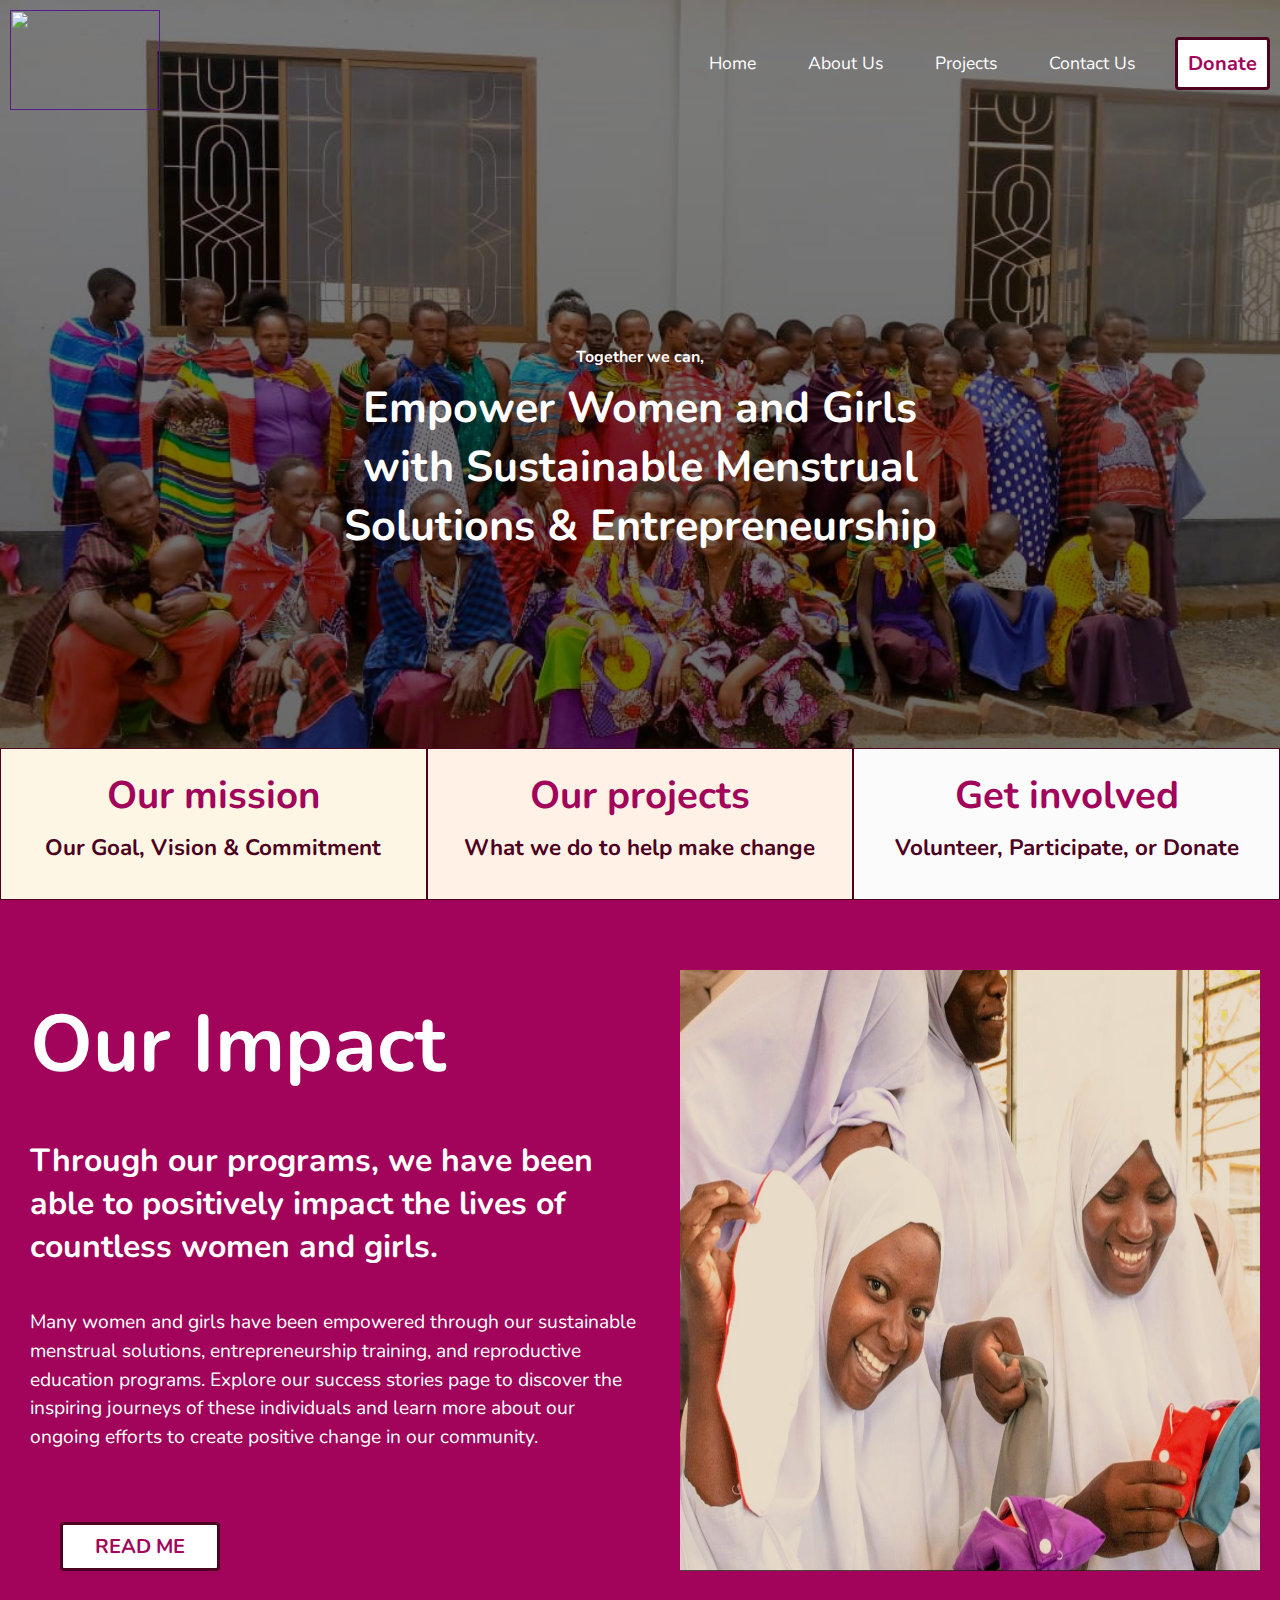
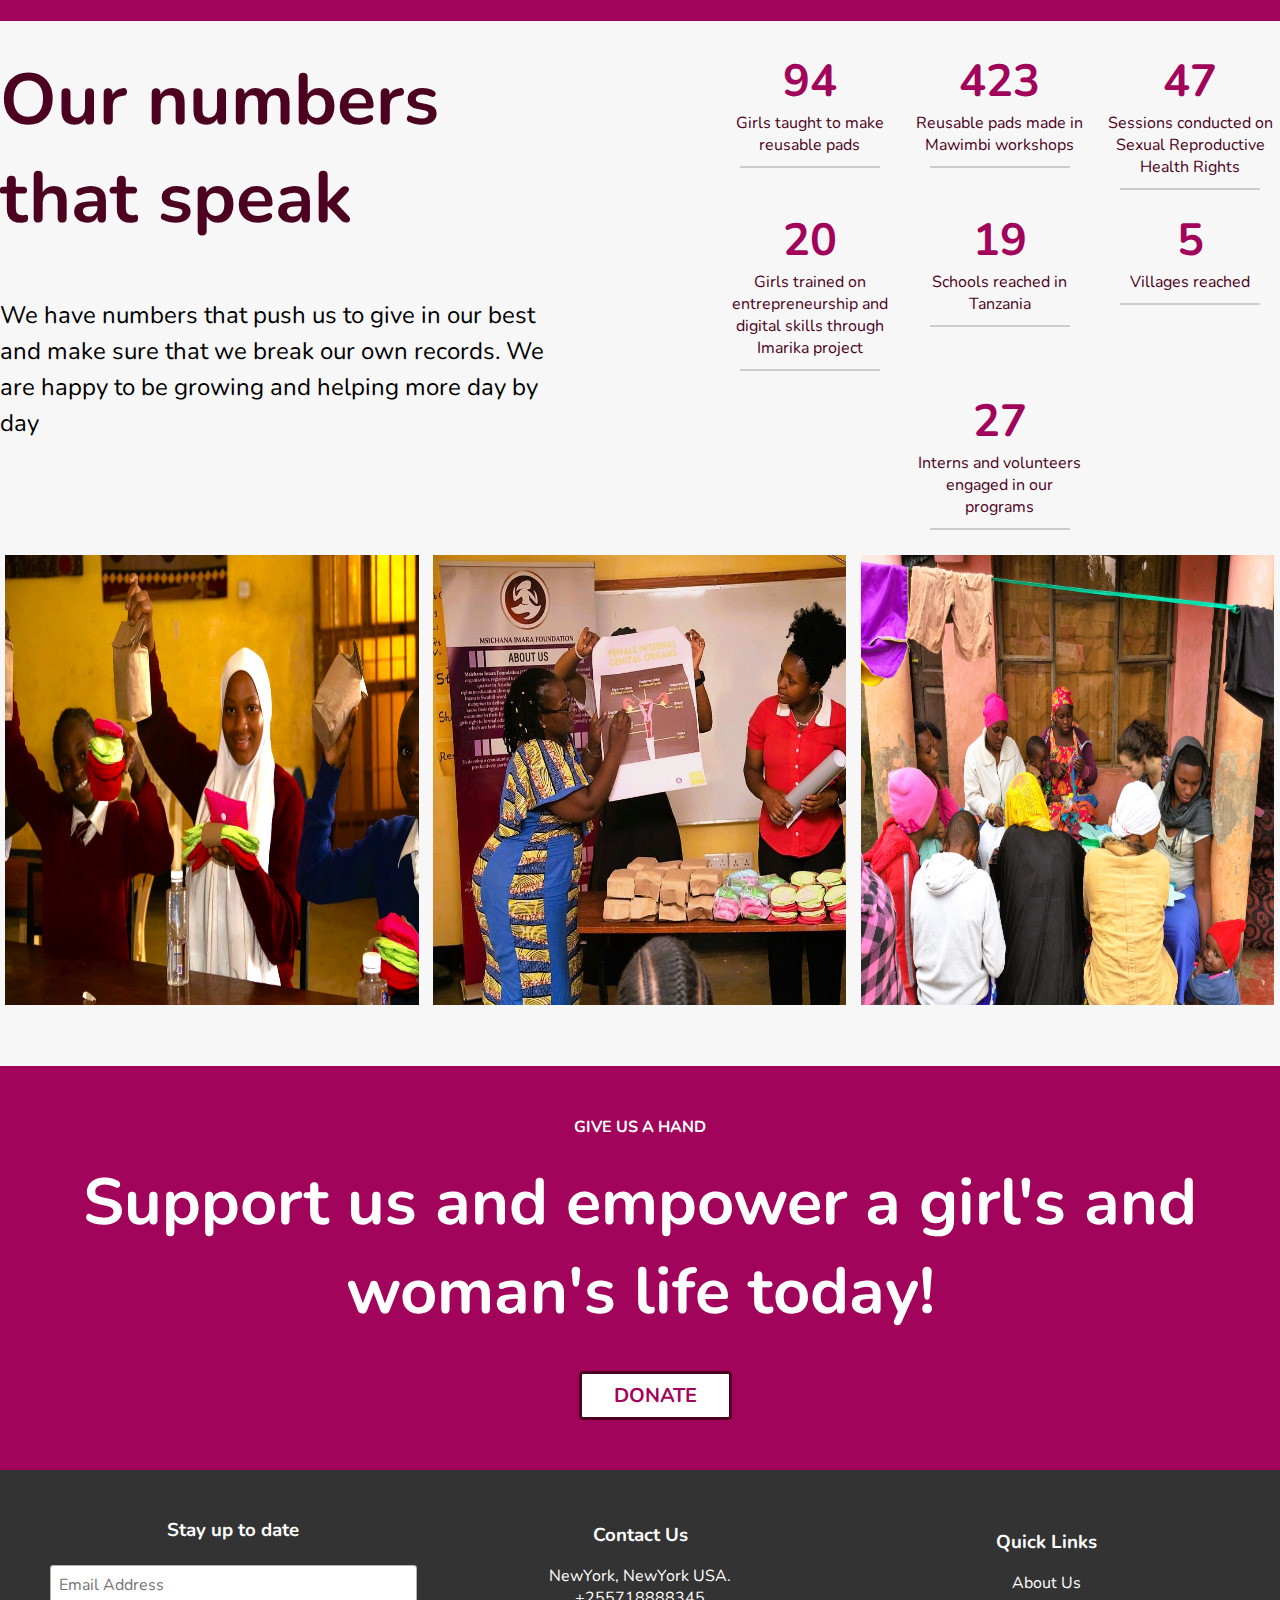
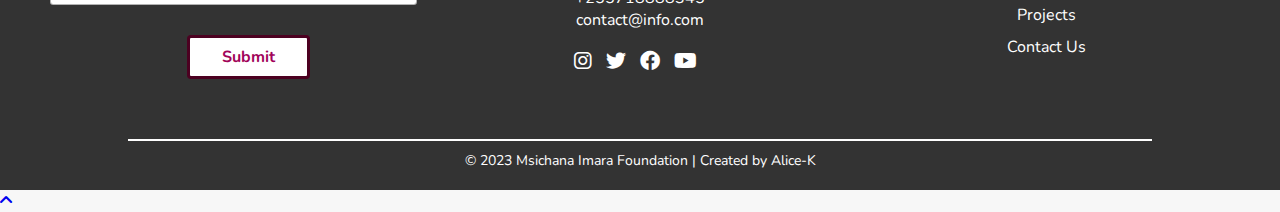
==== index.html @ 595f6f36 "Added home page" ====
<!DOCTYPE html>
<html>
<head>
	<meta name="viewport" content="width=device-width,initial-scale=1.0">
	<title> Msichana Imara</title>
	<link rel="stylesheet" href="https://cdnjs.cloudflare.com/ajax/libs/font-awesome/6.0.0/css/all.min.css" integrity="sha512-9usAa10IRO0HhonpyAIVpjrylPvoDwiPUiKdWk5t3PyolY1cOd4DSE0Ga+ri4AuTroPR5aQvXU9xC6qOPnzFeg==" crossorigin="anonymous" referrerpolicy="no-referrer" />
	<link rel="stylesheet" type="text/css" href="style.css">

</head>
 <body>
<!--welcome section starts-->
<section class="welcome" id="welcome">
    <!--header starts-->
<header>
    <a href="" class="logo"><img src="images/logo.png" /></a>
    <div id="menu-bar" class="fas fa-bars"></div>
    <nav class="navbar">
      <a href="#home">Home</a>
      <a href="#aboutus">About Us</a>
      <a href="#projects">Projects</a>
      <a href="#contact">Contact Us</a>
     <button>Donate</button></a>
     
    </nav>
  </header>
  <!--header ends-->
    <div class="content">
		<h4> Together we can,</h4>
		<h1>Empower Women and Girls with Sustainable Menstrual Solutions & Entrepreneurship</h1>
	</div>
	<div class="strip">
        <div class="mission">
               <a href="#aboutus"><h2>Our mission</h2></a> 
                <h4>Our Goal, Vision & Commitment</h4>
         </div>
         <div class="projects">
            <a href="#projects"><h2>Our projects</h2></a> 
             <h4>What we do to help make change </h4>
         </div>
          <div class="volunteer">
        <a href="#donate"><h2>Get involved</h2></a> 
         <h4>Volunteer, Participate, or Donate</h4>
        </div>
     </div>
</section>
<!--welcome section ends-->

<!--Success section starts-->

<section class="sucess-stories" id="sucess-stories">
	<div class="box-container-2">
		<div class="box-1">
		<h1 class="heading"> Our <span>Impact</span></h1>
		  <div class="content-2">
        <h2> Through our programs, we have been able to positively impact the lives of countless women and girls.</h4>
	    <p> Many women and girls have been empowered through our sustainable menstrual solutions, entrepreneurship training, and reproductive education programs. 
        Explore our success stories page to discover the inspiring journeys of these individuals and learn more about our ongoing efforts 
    to create positive change in our community. </p>
      </div>
      <button class="donate-btn">READ ME</button>
	   </div>

		<div class="box-2">
			<img class="image" src="images/impact.jpg">
	    </div>
</section>
<!--Success section ends-->
<!--Impact section starts-->

<section class="impact" id="impact">
	<div class="box-container">
		<div class="content-3">
        <h1> Our numbers that speak</h1>
	    <p> We have numbers that push us to give in our best and make sure that we break our own records.
         We are happy to be growing and helping more day by day </p>
		</div>

       <div class="numbers">
        <div class="row">
          <div class="col">
            <h2><span class="count">2231</span></h2>
            <p>Girls taught to make reusable pads</p>
            <hr>
          </div>
          <div class="col">
            <h2><span class="count">11155</span></h2>
            <p>Reusable pads made in Mawimbi workshops</p>
            <hr>
          </div>
          <div class="col">
            <h2><span class="count">132</span></h2>
            <p>Sessions conducted on Sexual Reproductive Health Rights</p>
            <hr>
          </div>
        </div>
        <div class="row">
          <div class="col">
            <h2><span class="count">20</span></h2>
            <p>Girls trained on entrepreneurship and digital skills through Imarika project</p>
            <hr>
          </div>
          <div class="col">
            <h2><span class="count">19</span></h2>
            <p>Schools reached in Tanzania</p>
            <hr>
          </div>
          <div class="col">
            <h2><span class="count">5</span></h2>
            <p>Villages reached</p>
            <hr>
          </div>
        </div>
        <div class="row">
          <div class="col">
            <h2 class="center"><span class="count">27</span></h2>
            <p class="center">Interns and volunteers engaged in our programs</p>
            <hr>
          </div>
        </div>
      </div>
</section>
<!--Impact section ends-->
<!--Image section starts-->
<section class="images">
	<div class="image-section">
        <img src="images/image1.jpg" alt="Image 1" class="img-responsive">
        <img src="images/image2.jpg" alt="Image 2" class="img-responsive">
        <img src="images/image3.JPG" alt="Image 3" class="img-responsive">
      </div>
</section>
<!--Image section ends-->

<!--donate section starts here-->
<section class="donate">
    <h4>GIVE US A HAND</h4>
    <h1>Support us and empower a girl's and woman's life today!</h1>
    <button class="donate-btn">DONATE</button>
 </section>
  

<!--donate section ends here-->

<!--footer starts here-->
     <footer>
        <div class="footer-col">
          <h3>Stay up to date</h3>
          <form>
            <input type="email" placeholder="Email Address" >
            <br/>
            <button type="submit" class="submit" >Submit</button>
          </form>
        </div>
        <div class="footer-col">
          <h3>Contact Us</h3>
          <p>NewYork, NewYork USA. <br>+255718888345 <br>contact@info.com</p>
          <div class="social-icons">
            <a href="#"><i class="fab fa-instagram"></i></a>
            <a href="#"><i class="fab fa-twitter"></i></a>
            <a href="#"><i class="fab fa-facebook"></i></a>
            <a href="#"><i class="fab fa-youtube"></i></a>
          </div>
        </div>
        <div class="footer-col">
          <h3>Quick Links</h3>
          <ul>
            <li><a href="#aboutus">About Us</a></li>
            <li><a href="#projects">Projects</a></li>
            <li><a href="#contact">Contact Us</a></li>
          </ul>
        </div>
      </footer>
      <div class="copy">
        <hr>
        <p>&copy; 2023 Msichana Imara Foundation | Created by Alice-K</p>
      </div>
      
      <!--footer ends here-->

<!--scroll top button-->
<a href="#home" class="fas fa-angle-up" id="scroll-top"></a>


<!--custom js file link-->
<script src="script.js"></script>


</body>
</html>
---- style.css ----
@import url('https://fonts.googleapis.com/css2?family=Nunito:wght@200;300;400;600;700&display=swap');

*{
	font-family: 'Nunito',sans-serif;
	margin:0; padding: 0;
	box-sizing: border-box;
	outline: none; 
    border:none;
	text-decoration: none;
	transition: all .2s linear;
}
*::selection{
	background:var(--red);
	color: #fff;
}
html{
	font-size: 100%;
	overflow-x: hidden;
	scroll-behavior: smooth;
	scroll-padding-top:6rem;
}
body{
	background:#f7f7f7;
}

header {
    display: flex;
    justify-content: space-between;
    align-items: center;
    padding: 10px;
  }
  
 .logo img{
    height: 100px;
    width:150px;
    padding-top: 0px;
  }
  
  .navbar {
    display: flex;
    justify-content: flex-end;
    align-items: center;
  }
  
  .navbar a {
    text-decoration: none;
    padding: 10px;
    font-size: 1.1rem;
    margin-left: 2rem;
	color:white;
  }
  .navbar a:hover {
    color: #A1045A;
  }
  
  button {
    background-color:white;
    padding: 10px;
    cursor: pointer;
    margin-left:30px;
    margin-right: 0px;
    color: #A1045A;
    font-weight: bold;
    display: inline-block;
    border:.2rem solid #4C0121 ;
	font-size: 1.25rem;
	border-radius: 0.25rem;
	position: relative;
	overflow: hidden;
	z-index: 0;
  }
button::before{
	content:'';
	position: absolute;
	top: 0; right: 0;
	width: 0%;
	height: 100%;
	background:#A1045A;
	transition: .3s linear;
	z-index: -1;
}
button:hover::before{
     
     width: 100%;
     left: 0;
}
button:hover{
	color: white;
}
  
  #menu-bar {
    display: none;
    font-size: 28px;
    cursor: pointer;
    border:.1rem solid #666;
	border-radius: .3rem;
	padding: .5rem 1.5rem;
  }
  .welcome {
    background: linear-gradient(to bottom, rgba(0, 0, 0, 0.5), rgba(0, 0, 0, 0.6)), url('images/background.jpg') no-repeat center center;
    background-size: cover;
    height: 100vh;
}
  
  .content {
    position: absolute;
    top: 50%;
    left: 50%;
    transform: translate(-50%, -50%);
    text-align: center;
  }
  .content h4{
      color:white;
  }
  .content h1{
       color: white;
      font-size: 2.7rem;
      padding-top: 10px;
  }
  
  .strip {
    display: flex;
    justify-content: space-around;
    position: absolute;
    bottom: 0;
    left: 0;
    right: 0;
    height: 9.5rem;
}
  .strip > div {
    width: 33.33%;
    display: flex;
    flex-direction: column;
    align-items: center;
    color: white;
    margin: 0;
    border:1px solid #4C0121;
  }
  .strip > div:hover {
    background-color: wheat;
    transition: background-color 0.5s ease;
  }
  .strip .mission {
    background-color: #FDF6E4;
  }
  
  .strip .projects {
    background-color: #FFF1E6;
  }
  
  .strip .volunteer {
    background-color: #FCFBFC;
  }
  
  .strip h2 {
    font-size: 2.4rem;
    margin-top:15px;
    padding-top: 5px;
    color: #A1045A;

  }
  
  .strip h4 {
    font-size: 1.4rem;
    color:#4C0121;
    margin-top:10px;
}
  

.sucess-stories {
    background-color: #A1045A;;
    color: white;
    display: flex;
    justify-content: space-between;
    align-items: center;
    padding: 50px 0;
    
}
  .box-container-2 {
    display: flex;
    flex-wrap: wrap;
    justify-content: space-between;
    margin-top: 20px;
    
  }
  
  .box-1 {
    flex-basis: 50%;
   padding-left:30px;
}
.heading  {
    color: white;
    font-weight: bold;
    font-size: 5rem;
    padding-bottom: 20px;
    margin-bottom:20px;
    margin-top:20px;
}
  .content-2{
    margin-top:20px;
  }
  .content-2 h2{
    font-size: 2rem;
    margin-bottom: 20px;
    padding-bottom: 20px;
  }
  .content-2 p{
    font-size: 1.2rem;
    margin-bottom: 35px;
    line-height: 1.5;
  }
  .box-2{
    flex-basis: 40%;
  }
  
 .box-2 .image {
    width: 600px;
    height: 100%;
    padding-right: 20px;
  }
  
.box-container {
    display: flex;
    flex-wrap: wrap;
    justify-content: space-between;
    margin-top: 20px;
    
  }
  
  .numbers{
    flex-basis: 45%;
  }
  
  .content-3 {
    margin: 10px 0;
    flex-basis: 45%;
}
 
  
  .content-3 h1 {
    margin-bottom: 50px;
    font-size: 4.5rem;
    text-transform: none;
    font-weight: bold;
    color: #4C0121;

  }
  
  .content-3 p {
    line-height: 1.5;
    font-size: 1.5rem;
  }
  
  
  .row {
    display: flex;
    flex-wrap: wrap;
    justify-content: center;
    margin: 10px 0;
  }
  
  .col {
    flex-basis: 33%;
    text-align: center;
    padding-left:1rem;
  }
  .col p{
    color: #4C0121;
  }
  
  .count {
    font-size: 45px;
    font-weight: bold;
    color: #A1045A;
  }
  
  hr {
    border: 0;
    border-top: 2px solid #ccc;
    margin: 10px auto;
    width: 80%;
  }
  
  .center {
    text-align: center;
  }
  .images {
    display: flex;
    flex-wrap: wrap;
    justify-content: space-around;
  }
  
  .image-section img {
    flex: 1;
    max-width: 32.3%;
    margin: 5.2px;
    height: 450px;
    
  }
 
  .donate {
    background-color: #A1045A;
    color: white;
    text-align: center;
    padding: 50px;
    margin-top: 50px;
    
  }
 .donate h4 {
    margin-top: 0;
    padding-bottom: 20px;
  }
  
  .donate h1 {
    font-weight: bold;
    font-size: 65px;
    text-transform: none;
  }
  
  .donate-btn {
    background-color:white;
    color: #A1045A;
    padding: 10px 20px;
    cursor: pointer;
    font-weight: bold;
    display: inline-block;
	padding: .5rem 2rem;
	border:.2rem solid #4C0121 ;
	cursor: pointer;
	font-size: 1.25rem;
	border-radius: 0.25rem;
	margin-top: 35px;
	position: relative;
	overflow: hidden;
	z-index: 0;
  }
  .donate-btn::before{
	content:'';
	position: absolute;
	top: 0; right: 0;
	width: 0%;
	height: 100%;
	background:#A1045A;
	transition: .3s linear;
	z-index: -1;
}
.donate-btn:hover::before{
     width: 100%;
     left: 0;
}
.donate-btn:hover{
	color: white;
}
  footer {
    background-color: #333;
    color: #fff;
    display: flex;
    justify-content: space-between;
    align-items: center;
    padding: 30px;
    flex-wrap: wrap;
    margin-bottom: 0px;
  }
  
  .footer-col {
    flex: 1;
    margin: 0 20px;
    text-align: center;
  }
  
  .footer-col h3 {
    margin-bottom: 0;
    height: 60px;
    line-height: 60px;
  }
  .footer-col ul {
    list-style-type: none;
    margin: 0;
    padding: 0;
  }
  
  .footer-col ul li {
    margin-bottom: 10px;
  }
  
  .footer-col ul li a{
    text-decoration: none;
    color:white;
  }
  

  form{
    flex: 1 1 30rem;
   
}

form  input{
    padding: 0.5rem;
    margin: 0.3rem 0;
    font-size: 1rem;
    color: #333;
    text-transform: none;
    border:.1rem solid rgba(0,0,0,.3);
    border-radius: .2rem;
    width: 100%;
    display: flex;
    justify-content: space-between;
    flex-wrap: wrap;
}
  
.submit {
    display: inline-block;
	padding: .5rem 2rem;
	border:.2rem solid #4C0121 ;
	color: #A1045A;;
	cursor: pointer;
	font-size: 1rem;
	border-radius: 0.25rem;
	margin-top: 0.2rem;
	position: relative;
	overflow: hidden;
	z-index: 0;
    background-color: white;
  }
  
.submit::before{
	content:'';
	position: absolute;
	top: 0; right: 0;
	width: 0%;
	height: 100%;
	background: #A1045A;;
	transition: .3s linear;
	z-index: -1;
}
.submit:hover::before{
     
     width: 100%;
     left: 0;
}
.submit:hover{
	color: white;
}

button a{
	color: black;
}
  
  .social-icons {
    margin-top: 20px;
  }
  
  .social-icons a {
    display: inline-block;
    margin-right: 10px;
  }
  
  .social-icons i {
    font-size: 20px;
    color: #fff;
  }
  
  .copy {
    background-color: #333;
    color: #fff;
    text-align: center;
    padding: 20px 0;
  }
  
  .copy p {
    font-size: 14px;
    margin: 0;
  }
  
  .copy hr {
    border: 1px solid #fff;
    margin-bottom: 10px;
  }
  
  @media screen and (max-width: 768px) {
    #menu-bar {
      display: block;
    }
    .navbar {
      position: absolute;
      top: 100%;
      left: 0;
      right: 0;
      background: white;
      border-top: .1rem solid rgba(0, 0, 0, .1);
      clip-path: polygon(0 0, 100% 0, 100% 0, 0 0);
      display: none;
    }
    .navbar.active {
      clip-path: polygon(0 0, 100% 0, 100% 100%, 0% 100%);
      display: block;
    }
    .navbar a {
      margin: 1.5rem;
      padding: 1.5rem;
      display: block;
      border: .2rem solid rgba(0, 0, 0, .1);
      background: black;
      color: white;
    }
    button {
      display: block;
      margin: 1.5rem;
      padding: 1.5rem;
      border: .2rem solid rgba(0, 0, 0, .1);
      background: black;
      color: white;
      cursor: pointer;
      
    }
  }
  
  
  
  @media screen and (min-width: 768px) {
    #menu-bar {
      display: none;
    }
  }
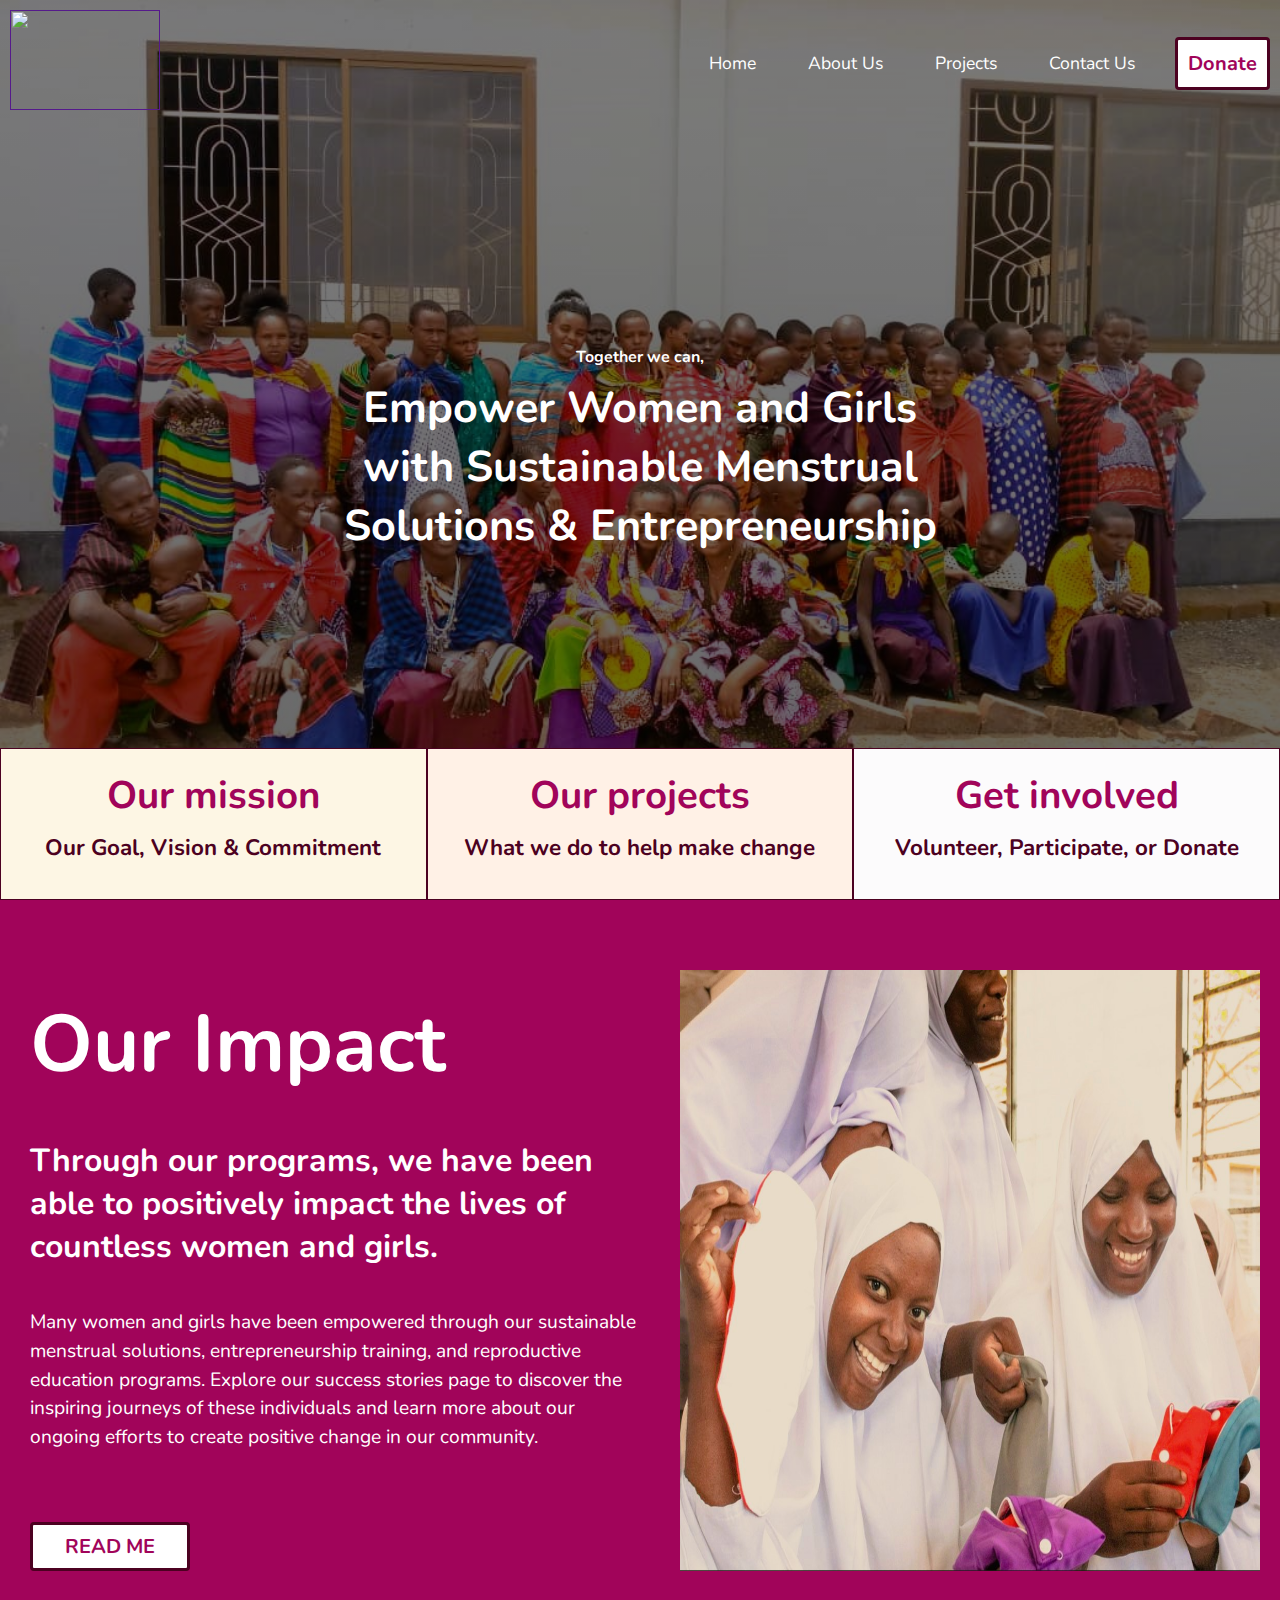
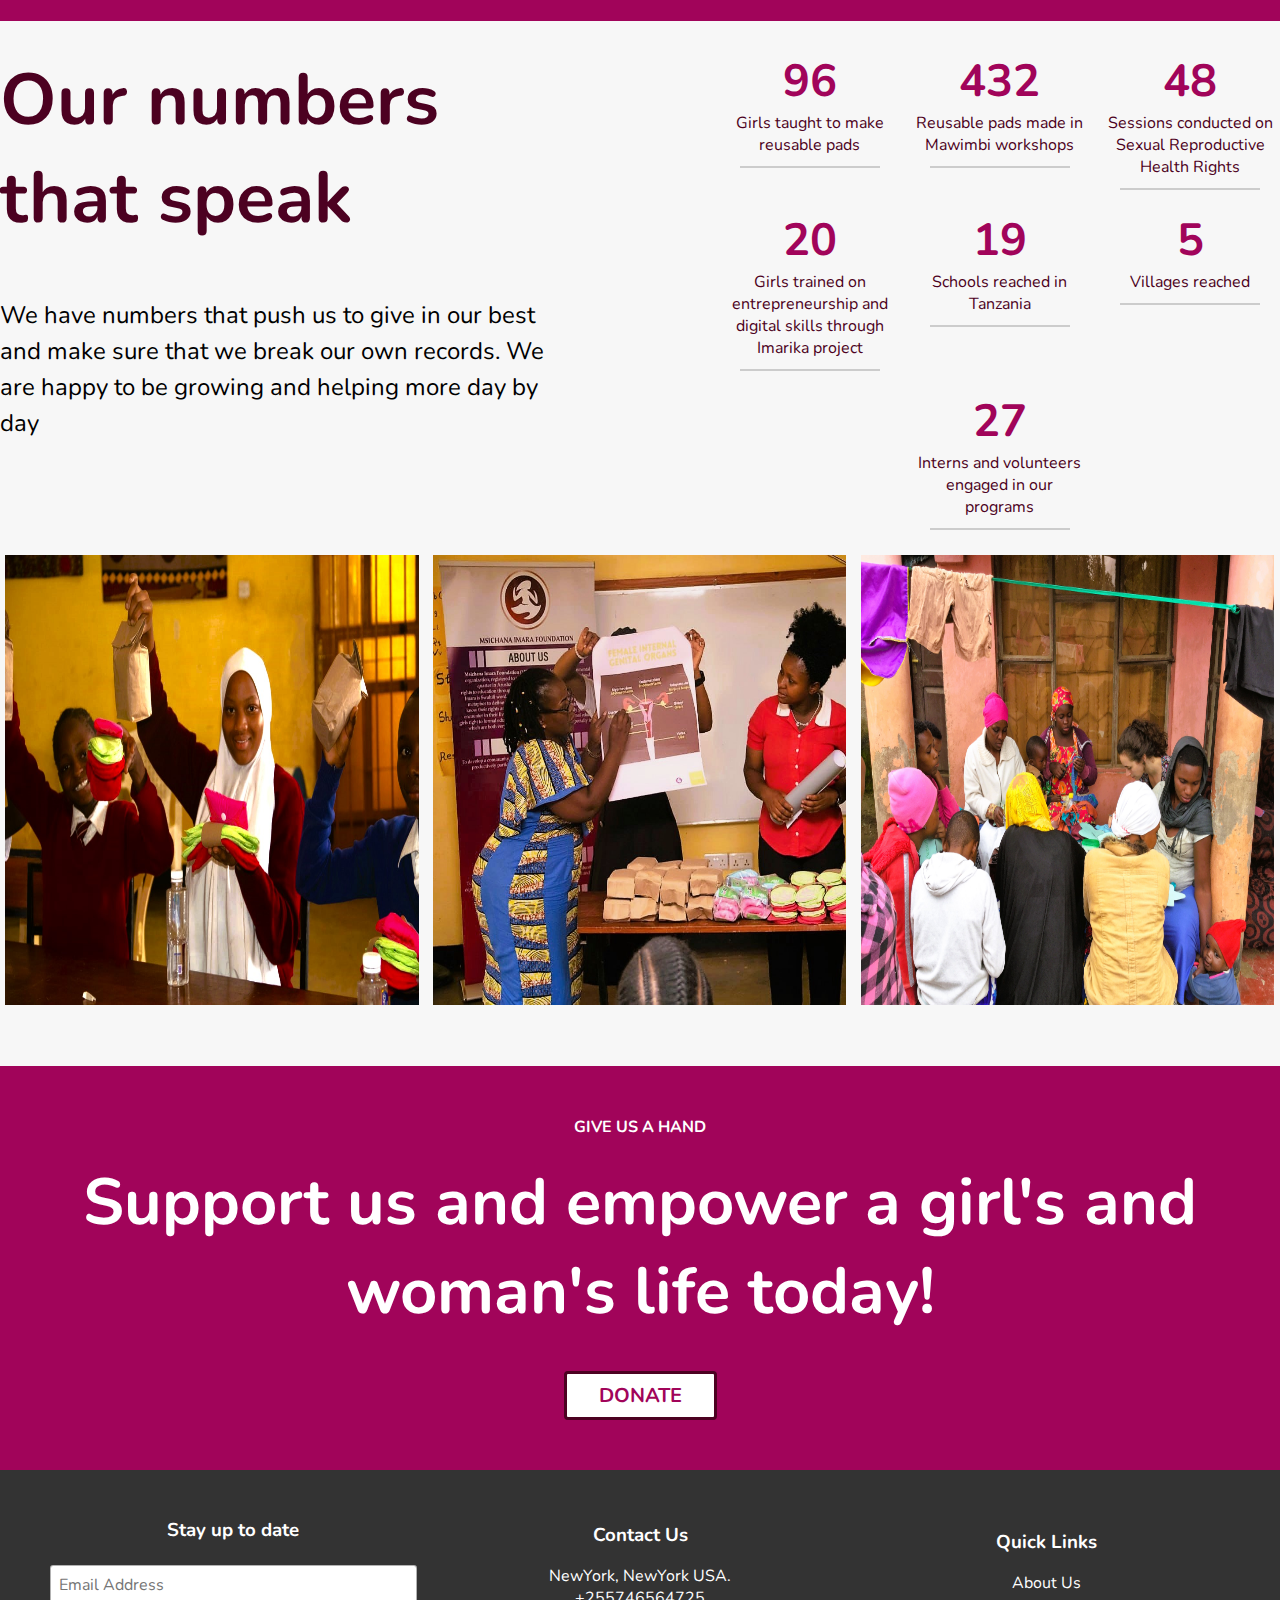
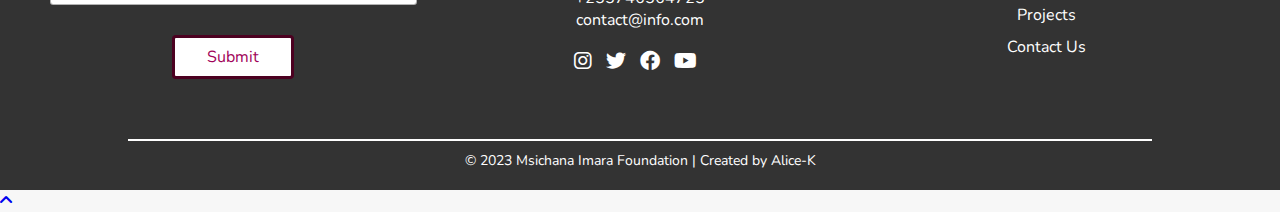
==== commit b965daf7: "Added projects page" ====
--- a/index.html
+++ b/index.html
@@ -15,26 +15,26 @@
     <a href="" class="logo"><img src="images/logo.png" /></a>
     <div id="menu-bar" class="fas fa-bars"></div>
     <nav class="navbar">
-      <a href="#home">Home</a>
-      <a href="#aboutus">About Us</a>
-      <a href="#projects">Projects</a>
+      <a href="index.html">Home</a>
+      <a href="aboutus.html">About Us</a>
+      <a href="projects.html">Projects</a>
       <a href="#contact">Contact Us</a>
      <button>Donate</button></a>
      
     </nav>
   </header>
   <!--header ends-->
-    <div class="content">
+    <div class="welcome-section-content">
 		<h4> Together we can,</h4>
 		<h1>Empower Women and Girls with Sustainable Menstrual Solutions & Entrepreneurship</h1>
 	</div>
-	<div class="strip">
+	<div class="welcome-section-strip">
         <div class="mission">
-               <a href="#aboutus"><h2>Our mission</h2></a> 
+               <a href="aboutus.html"><h2>Our mission</h2></a> 
                 <h4>Our Goal, Vision & Commitment</h4>
          </div>
          <div class="projects">
-            <a href="#projects"><h2>Our projects</h2></a> 
+            <a href="projects.html"><h2>Our projects</h2></a> 
              <h4>What we do to help make change </h4>
          </div>
           <div class="volunteer">
@@ -48,10 +48,10 @@
 <!--Success section starts-->
 
 <section class="sucess-stories" id="sucess-stories">
-	<div class="box-container-2">
-		<div class="box-1">
-		<h1 class="heading"> Our <span>Impact</span></h1>
-		  <div class="content-2">
+	<div class="sucess-stories-container">
+		<div class="container-left">
+		<h1 class="container-left-heading"> Our <span>Impact</span></h1>
+		  <div class=" container-left-content">
         <h2> Through our programs, we have been able to positively impact the lives of countless women and girls.</h4>
 	    <p> Many women and girls have been empowered through our sustainable menstrual solutions, entrepreneurship training, and reproductive education programs. 
         Explore our success stories page to discover the inspiring journeys of these individuals and learn more about our ongoing efforts 
@@ -60,59 +60,58 @@
       <button class="donate-btn">READ ME</button>
 	   </div>
 
-		<div class="box-2">
-			<img class="image" src="images/impact.jpg">
+		<div class="container-right">
+			<img class="container-right-image" src="images/impact.jpg">
 	    </div>
 </section>
 <!--Success section ends-->
 <!--Impact section starts-->
-
 <section class="impact" id="impact">
-	<div class="box-container">
-		<div class="content-3">
+	<div class="impact-box-container">
+		<div class="impact-content-left">
         <h1> Our numbers that speak</h1>
 	    <p> We have numbers that push us to give in our best and make sure that we break our own records.
          We are happy to be growing and helping more day by day </p>
 		</div>
 
-       <div class="numbers">
-        <div class="row">
-          <div class="col">
-            <h2><span class="count">2231</span></h2>
+       <div class="impact-right-numbers">
+        <div class="impact-right-row">
+          <div class="impact-right-col">
+            <h2><span class="impact-count">2231</span></h2>
             <p>Girls taught to make reusable pads</p>
             <hr>
           </div>
-          <div class="col">
-            <h2><span class="count">11155</span></h2>
+          <div class="impact-right-col">
+            <h2><span class="impact-count">11155</span></h2>
             <p>Reusable pads made in Mawimbi workshops</p>
             <hr>
           </div>
-          <div class="col">
-            <h2><span class="count">132</span></h2>
+          <div class="impact-right-col">
+            <h2><span class="impact-count">132</span></h2>
             <p>Sessions conducted on Sexual Reproductive Health Rights</p>
             <hr>
           </div>
         </div>
-        <div class="row">
-          <div class="col">
-            <h2><span class="count">20</span></h2>
+        <div class="impact-right-row">
+          <div class="impact-right-col">
+            <h2><span class="impact-count">20</span></h2>
             <p>Girls trained on entrepreneurship and digital skills through Imarika project</p>
             <hr>
           </div>
-          <div class="col">
-            <h2><span class="count">19</span></h2>
+          <div class="impact-right-col">
+            <h2><span class="impact-count">19</span></h2>
             <p>Schools reached in Tanzania</p>
             <hr>
           </div>
-          <div class="col">
-            <h2><span class="count">5</span></h2>
+          <div class="impact-right-col">
+            <h2><span class="impact-count">5</span></h2>
             <p>Villages reached</p>
             <hr>
           </div>
         </div>
-        <div class="row">
-          <div class="col">
-            <h2 class="center"><span class="count">27</span></h2>
+        <div class="impact-right-row">
+          <div class="impact-right-col">
+            <h2 class="center"><span class="impact-count">27</span></h2>
             <p class="center">Interns and volunteers engaged in our programs</p>
             <hr>
           </div>
@@ -136,9 +135,7 @@
     <h1>Support us and empower a girl's and woman's life today!</h1>
     <button class="donate-btn">DONATE</button>
  </section>
-  
-
-<!--donate section ends here-->
+  <!--donate section ends here-->
 
 <!--footer starts here-->
      <footer>
@@ -152,7 +149,7 @@
         </div>
         <div class="footer-col">
           <h3>Contact Us</h3>
-          <p>NewYork, NewYork USA. <br>+255718888345 <br>contact@info.com</p>
+          <p>NewYork, NewYork USA. <br>+255746564725 <br>contact@info.com</p>
           <div class="social-icons">
             <a href="#"><i class="fab fa-instagram"></i></a>
             <a href="#"><i class="fab fa-twitter"></i></a>
@@ -163,8 +160,8 @@
         <div class="footer-col">
           <h3>Quick Links</h3>
           <ul>
-            <li><a href="#aboutus">About Us</a></li>
-            <li><a href="#projects">Projects</a></li>
+            <li><a href="aboutus.html">About Us</a></li>
+            <li><a href="projects.html">Projects</a></li>
             <li><a href="#contact">Contact Us</a></li>
           </ul>
         </div>
--- a/style.css
+++ b/style.css
@@ -22,7 +22,7 @@
 body{
 	background:#f7f7f7;
 }
-
+/*header CSS starts*/
 header {
     display: flex;
     justify-content: space-between;
@@ -53,7 +53,7 @@
     color: #A1045A;
   }
   
-  button {
+  .navbar button {
     background-color:white;
     padding: 10px;
     cursor: pointer;
@@ -69,7 +69,7 @@
 	overflow: hidden;
 	z-index: 0;
   }
-button::before{
+.navbar button::before{
 	content:'';
 	position: absolute;
 	top: 0; right: 0;
@@ -79,12 +79,12 @@
 	transition: .3s linear;
 	z-index: -1;
 }
-button:hover::before{
+.navbar button:hover::before{
      
      width: 100%;
      left: 0;
 }
-button:hover{
+.navbar button:hover{
 	color: white;
 }
   
@@ -96,29 +96,31 @@
 	border-radius: .3rem;
 	padding: .5rem 1.5rem;
   }
+  /*header CSS ends*/
+  /*welcome section  CSS starts*/
   .welcome {
     background: linear-gradient(to bottom, rgba(0, 0, 0, 0.5), rgba(0, 0, 0, 0.6)), url('images/background.jpg') no-repeat center center;
     background-size: cover;
     height: 100vh;
 }
   
-  .content {
+  .welcome-section-content {
     position: absolute;
     top: 50%;
     left: 50%;
     transform: translate(-50%, -50%);
     text-align: center;
   }
-  .content h4{
+  .welcome-section-content h4{
       color:white;
   }
-  .content h1{
+  .welcome-section-content h1{
        color: white;
       font-size: 2.7rem;
       padding-top: 10px;
   }
   
-  .strip {
+  .welcome-section-strip {
     display: flex;
     justify-content: space-around;
     position: absolute;
@@ -127,7 +129,7 @@
     right: 0;
     height: 9.5rem;
 }
-  .strip > div {
+  .welcome-section-strip > div {
     width: 33.33%;
     display: flex;
     flex-direction: column;
@@ -136,23 +138,23 @@
     margin: 0;
     border:1px solid #4C0121;
   }
-  .strip > div:hover {
+  .welcome-section-strip > div:hover {
     background-color: wheat;
     transition: background-color 0.5s ease;
   }
-  .strip .mission {
+  .welcome-section-strip .mission {
     background-color: #FDF6E4;
   }
   
-  .strip .projects {
+  .welcome-section-strip .projects {
     background-color: #FFF1E6;
   }
   
-  .strip .volunteer {
+  .welcome-section-strip .volunteer {
     background-color: #FCFBFC;
   }
   
-  .strip h2 {
+  .welcome-section-strip h2 {
     font-size: 2.4rem;
     margin-top:15px;
     padding-top: 5px;
@@ -160,13 +162,14 @@
 
   }
   
-  .strip h4 {
+  .welcome-section-strip h4 {
     font-size: 1.4rem;
     color:#4C0121;
     margin-top:10px;
 }
-  
-
+/*welcome section CSS ends*/
+  
+/*sucess stories CSS starts*/
 .sucess-stories {
     background-color: #A1045A;;
     color: white;
@@ -176,7 +179,7 @@
     padding: 50px 0;
     
 }
-  .box-container-2 {
+  .sucess-stories-container {
     display: flex;
     flex-wrap: wrap;
     justify-content: space-between;
@@ -184,11 +187,11 @@
     
   }
   
-  .box-1 {
+  .container-left {
     flex-basis: 50%;
    padding-left:30px;
 }
-.heading  {
+.container-left-heading  {
     color: white;
     font-weight: bold;
     font-size: 5rem;
@@ -196,79 +199,73 @@
     margin-bottom:20px;
     margin-top:20px;
 }
-  .content-2{
+  .container-left-content{
     margin-top:20px;
   }
-  .content-2 h2{
+  .container-left-content h2{
     font-size: 2rem;
     margin-bottom: 20px;
     padding-bottom: 20px;
   }
-  .content-2 p{
+  .container-left-content p{
     font-size: 1.2rem;
     margin-bottom: 35px;
     line-height: 1.5;
   }
-  .box-2{
+  .container-right{
     flex-basis: 40%;
   }
   
- .box-2 .image {
+ .container-right-image {
     width: 600px;
     height: 100%;
     padding-right: 20px;
   }
-  
-.box-container {
+  /*sucess stories CSS ends*/
+
+  /*impact CSS starts*/
+  .impact-box-container {
     display: flex;
     flex-wrap: wrap;
     justify-content: space-between;
     margin-top: 20px;
     
   }
-  
-  .numbers{
-    flex-basis: 45%;
-  }
-  
-  .content-3 {
+  .impact-content-left {
     margin: 10px 0;
     flex-basis: 45%;
 }
- 
-  
-  .content-3 h1 {
+  .impact-content-left h1 {
     margin-bottom: 50px;
     font-size: 4.5rem;
     text-transform: none;
     font-weight: bold;
     color: #4C0121;
-
-  }
-  
-  .content-3 p {
+  }
+  .impact-content-left p {
     line-height: 1.5;
     font-size: 1.5rem;
   }
-  
-  
-  .row {
+  .impact-right-numbers{
+    flex-basis: 45%;
+  }
+.impact-right-row {
     display: flex;
     flex-wrap: wrap;
     justify-content: center;
     margin: 10px 0;
   }
   
-  .col {
+  .impact-right-col {
     flex-basis: 33%;
     text-align: center;
     padding-left:1rem;
   }
-  .col p{
+  .impact-right-col p{
     color: #4C0121;
   }
   
-  .count {
+  .impact-count {
     font-size: 45px;
     font-weight: bold;
     color: #A1045A;
@@ -284,6 +281,8 @@
   .center {
     text-align: center;
   }
+  /*impact CSS ends*/
+  /*image CSS starts*/
   .images {
     display: flex;
     flex-wrap: wrap;
@@ -297,7 +296,8 @@
     height: 450px;
     
   }
- 
+  /*impact CSS ends*/
+  /*donate CSS starts*/
   .donate {
     background-color: #A1045A;
     color: white;
@@ -351,6 +351,9 @@
 .donate-btn:hover{
 	color: white;
 }
+/*donate CSS ends*/
+
+/*footer CSS starts*/
   footer {
     background-color: #333;
     color: #fff;
@@ -476,6 +479,175 @@
     border: 1px solid #fff;
     margin-bottom: 10px;
   }
+  /*footer CSS ends*/
+
+
+  /*aboutus CSS*/
+  /*sucess stories content-2 css*/
+  .who-we-are {
+    background-color: #A1045A;;
+    color: white;
+    display: flex;
+    justify-content: space-between;
+    align-items: center;
+   
+    
+}
+  .content-2 {
+    text-align: center; /* Center align the heading */
+  }
+  
+  .content-2 h2 {
+    font-size: 2.9rem; /* Set the font size for the heading */
+    padding:20px 0;
+  }
+  
+  .content-2 p {
+    font-size: 1.5rem;
+    line-height: 1.5;
+    padding-bottom: 20px; /* Set the font size for the paragraph */
+  }
+  /*our story css*/
+  .our-story {
+    display: grid;
+    grid-template-columns: 1fr 1fr;
+    gap: 20px;
+  }
+  
+  .our-story-container {
+    display: grid;
+    grid-template-columns: 1fr 1fr;
+    gap: 20px;
+  }
+  
+  .our-story-content {
+    grid-column: 1 / 2;
+  }
+  
+  .our-story-img {
+    grid-column: 2 / 3;
+  }
+  
+  
+
+
+
+    /*projects CSS*/
+    .welcome-to-projects {
+      background: linear-gradient(to bottom, rgba(0, 0, 0, 0.5), rgba(0, 0, 0, 0.6)), url('images/background.jpg') no-repeat center center;
+      background-size: cover;
+      height: 50vh;
+      position: relative; /* add position relative to set position absolute for .welcome-to-projects-content */
+    }
+    
+    .welcome-to-projects-content {
+      position: absolute;
+      top: 50%;
+      left: 50%;
+      transform: translate(-50%, -50%);
+      text-align: center;
+    }
+    
+    .welcome-to-projects-content h1 {
+      color: white;
+      font-size: 3.5rem;
+      padding-top: 10px;
+    }
+/*mawimbi CSS starts*/
+.mawimbi {
+  background-color: #A1045A;;
+  color: white;
+  display: flex;
+  justify-content: space-between;
+  align-items: center;
+  padding: 50px 0;
+ flex-direction: column;
+}
+ .mawimbi h2 {
+    font-size: 3rem;
+    text-align: center;
+    margin-bottom: 40px;
+  }
+  
+  .mawimbi p {
+    font-size: 1.4rem;
+    line-height: 1.5;
+    text-align: justify;
+    margin-bottom: 20px;
+    max-width: 1000px;
+    padding: 0 20px;
+  }
+  
+/*mawimbi CSS end */
+ /*mawimbi-image slider CSS starts*/
+ .mawimbi-images {
+  display: grid;
+  grid-template-columns: repeat(3, 1fr);
+  gap: 10px;
+  margin-top: 20px;
+  height: 1200px;
+  width: 100vw;
+}
+
+.carousel-container {
+  display: flex;
+  flex-direction: column;
+  align-items: center;
+}
+
+.row {
+  display: grid;
+  grid-template-columns: repeat(3, 1fr);
+  gap: 10px;
+  height: 600px;
+  width:100vw;
+}
+.carousel-item {
+  width: 100%;
+  height: 100%;
+  object-fit: cover;
+ 
+}
+
+.carousel-item img {
+  width: 100px;
+  height: 100px;
+}
+
+/* mawimbi-image slider CSS ends */
+/*imarika CSS starts*/
+.imarika {
+  color: #4C0121;
+  background-color: white;
+  display: flex;
+  justify-content: space-between;
+  align-items: center;
+  padding: 50px 0;
+ flex-direction: column;
+}
+ .imarika  h2 {
+    font-size: 3rem;
+    text-align: center;
+    margin-bottom: 40px;
+    color: #A1045A;
+  }
+  
+  .imarika p {
+    font-size: 1.4rem;
+    line-height: 1.5;
+    text-align: justify;
+    margin-bottom: 10px;
+    max-width: 1000px;
+    padding: 0 20px;
+  }
+  
+/*imarika CSS end */
+.imarika-image-kubwa img {
+  width: 100vw;
+  height: 600px;
+  object-fit: cover;
+}
+
   
   @media screen and (max-width: 768px) {
     #menu-bar {
@@ -513,6 +685,8 @@
       cursor: pointer;
       
     }
+    
+    
   }
   
   
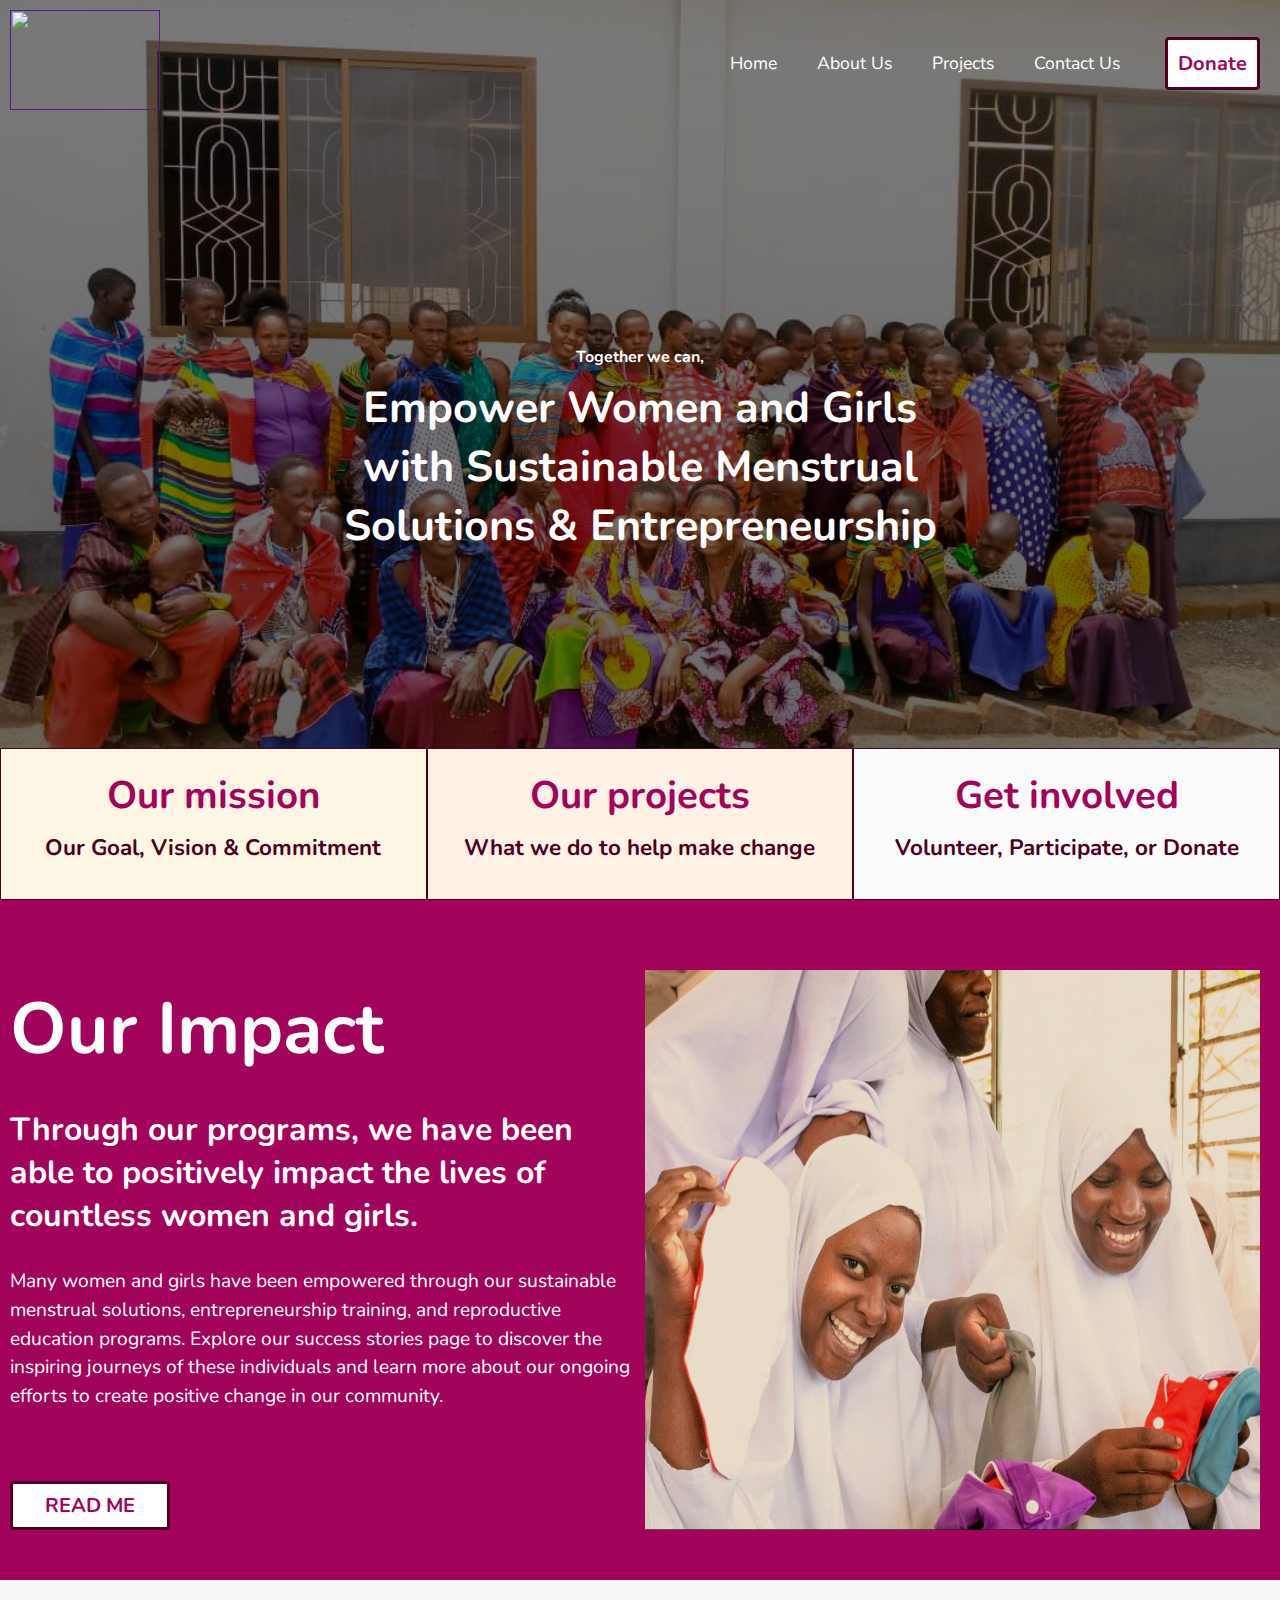
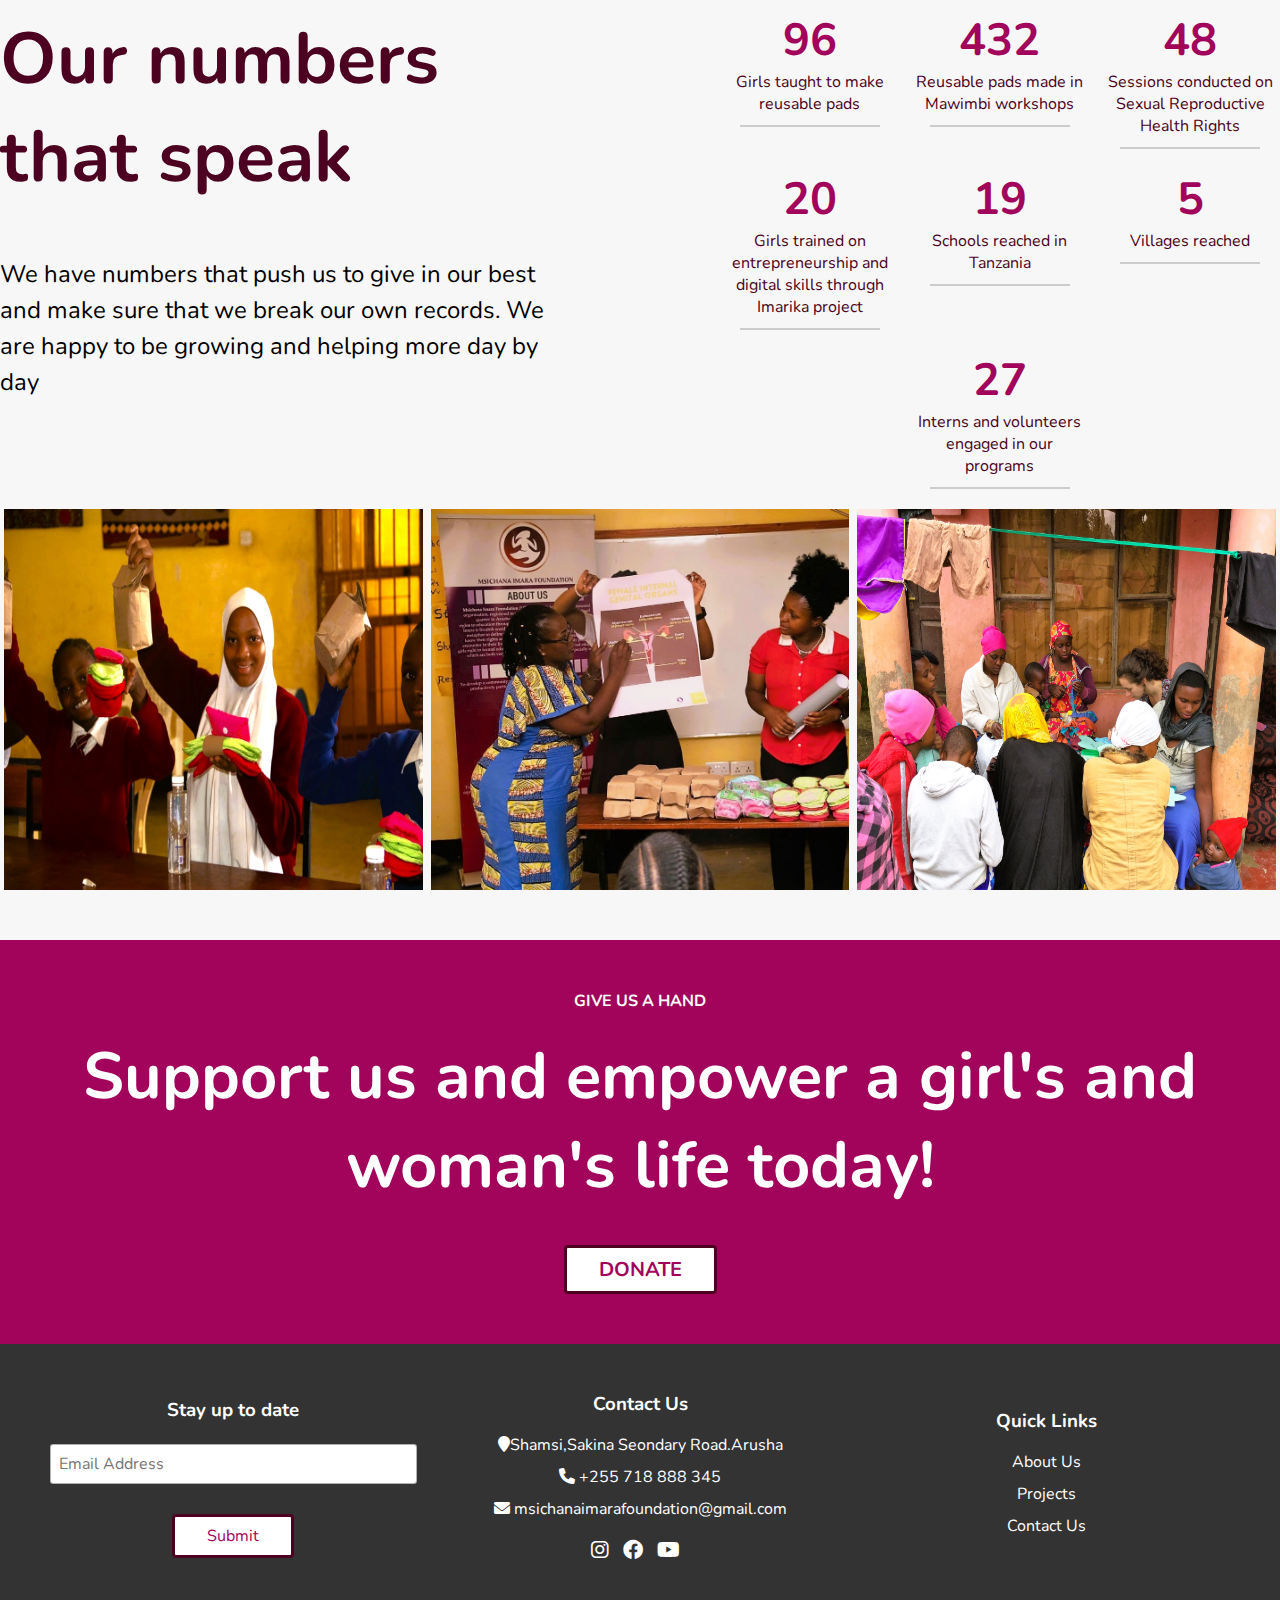
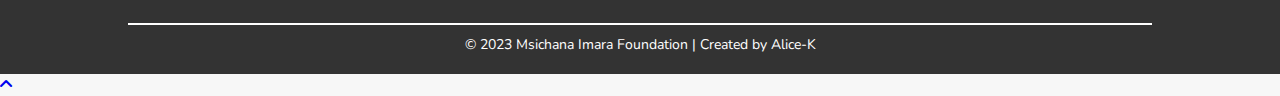
==== commit 28c08b55: "Flexible code" ====
--- a/index.html
+++ b/index.html
@@ -18,8 +18,8 @@
       <a href="index.html">Home</a>
       <a href="aboutus.html">About Us</a>
       <a href="projects.html">Projects</a>
-      <a href="#contact">Contact Us</a>
-     <button>Donate</button></a>
+      <a href="contact.html">Contact Us</a>
+      <a href="donate.html"><button>Donate</button></a></a> 
      
     </nav>
   </header>
@@ -38,7 +38,7 @@
              <h4>What we do to help make change </h4>
          </div>
           <div class="volunteer">
-        <a href="#donate"><h2>Get involved</h2></a> 
+        <a href="donate.html"><h2>Get involved</h2></a> 
          <h4>Volunteer, Participate, or Donate</h4>
         </div>
      </div>
@@ -57,7 +57,7 @@
         Explore our success stories page to discover the inspiring journeys of these individuals and learn more about our ongoing efforts 
     to create positive change in our community. </p>
       </div>
-      <button class="donate-btn">READ ME</button>
+      <a href="sucess.html"><button class="donate-btn">READ ME</button></a> 
 	   </div>
 
 		<div class="container-right">
@@ -133,45 +133,48 @@
 <section class="donate">
     <h4>GIVE US A HAND</h4>
     <h1>Support us and empower a girl's and woman's life today!</h1>
-    <button class="donate-btn">DONATE</button>
+    <a href="donate.html"><button class="donate-btn">DONATE</button></a> 
  </section>
   <!--donate section ends here-->
 
-<!--footer starts here-->
-     <footer>
-        <div class="footer-col">
-          <h3>Stay up to date</h3>
-          <form>
-            <input type="email" placeholder="Email Address" >
-            <br/>
-            <button type="submit" class="submit" >Submit</button>
-          </form>
-        </div>
-        <div class="footer-col">
-          <h3>Contact Us</h3>
-          <p>NewYork, NewYork USA. <br>+255746564725 <br>contact@info.com</p>
-          <div class="social-icons">
-            <a href="#"><i class="fab fa-instagram"></i></a>
-            <a href="#"><i class="fab fa-twitter"></i></a>
-            <a href="#"><i class="fab fa-facebook"></i></a>
-            <a href="#"><i class="fab fa-youtube"></i></a>
-          </div>
-        </div>
-        <div class="footer-col">
-          <h3>Quick Links</h3>
-          <ul>
-            <li><a href="aboutus.html">About Us</a></li>
-            <li><a href="projects.html">Projects</a></li>
-            <li><a href="#contact">Contact Us</a></li>
-          </ul>
-        </div>
-      </footer>
-      <div class="copy">
-        <hr>
-        <p>&copy; 2023 Msichana Imara Foundation | Created by Alice-K</p>
-      </div>
-      
-      <!--footer ends here-->
+<!--footer section starts--> 
+<footer>
+  <div class="footer-col">
+    <h3>Stay up to date</h3>
+    <form>
+      <input type="email" placeholder="Email Address" >
+      <br/>
+      <button type="submit" class="submit" >Submit</button>
+    </form>
+  </div>
+  <div class="footer-col">
+    <h3>Contact Us</h3>
+    <ul>
+      <li><i class="fa fa-map-marker"></i>Shamsi,Sakina Seondary Road.Arusha</li>
+      <li><i class="fa fa-phone"></i> +255 718 888 345</li>
+      <li><i class="fa fa-envelope"></i> msichanaimarafoundation@gmail.com</li>
+  </ul>
+    <div class="social-icons">
+      <a href=" https://www.instagram.com/msichanaimara/"><i class="fab fa-instagram"></i></a>
+      <a href=" https://web.facebook.com/profile.php?id=100086774670458 "><i class="fab fa-facebook"></i></a>
+      <a href="https://www.youtube.com/channel/UCwqgY1ThkXRdyjZTZWjVm1w"><i class="fab fa-youtube"></i></a>
+    </div>
+  </div>
+  <div class="footer-col">
+    <h3>Quick Links</h3>
+    <ul>
+      <li><a href="aboutus.html">About Us</a></li>
+      <li><a href="projects.html">Projects</a></li>
+      <li><a href="contact.html">Contact Us</a></li>
+    </ul>
+  </div>
+</footer>
+<div class="copy">
+  <hr>
+  <p>&copy; 2023 Msichana Imara Foundation | Created by Alice-K</p>
+</div>
+
+<!--footer ends here-->
 
 <!--scroll top button-->
 <a href="#home" class="fas fa-angle-up" id="scroll-top"></a>
--- a/style.css
+++ b/style.css
@@ -46,7 +46,7 @@
     text-decoration: none;
     padding: 10px;
     font-size: 1.1rem;
-    margin-left: 2rem;
+    margin-left:20px;
 	color:white;
   }
   .navbar a:hover {
@@ -57,7 +57,7 @@
     background-color:white;
     padding: 10px;
     cursor: pointer;
-    margin-left:30px;
+    margin-left:5px;
     margin-right: 0px;
     color: #A1045A;
     font-weight: bold;
@@ -188,24 +188,24 @@
   }
   
   .container-left {
-    flex-basis: 50%;
-   padding-left:30px;
+    flex:1;
+   padding-left:10px;
 }
 .container-left-heading  {
     color: white;
     font-weight: bold;
-    font-size: 5rem;
-    padding-bottom: 20px;
-    margin-bottom:20px;
-    margin-top:20px;
+    font-size: 4.5rem;
+    padding-bottom: 15px;
+    margin-bottom:15px;
+    margin-top:10px;
 }
   .container-left-content{
-    margin-top:20px;
+    margin-top:10px;
   }
   .container-left-content h2{
     font-size: 2rem;
-    margin-bottom: 20px;
-    padding-bottom: 20px;
+    margin-bottom: 15px;
+    padding-bottom: 15px;
   }
   .container-left-content p{
     font-size: 1.2rem;
@@ -213,11 +213,11 @@
     line-height: 1.5;
   }
   .container-right{
-    flex-basis: 40%;
+    flex: 1;
   }
   
  .container-right-image {
-    width: 600px;
+    width: 100%;
     height: 100%;
     padding-right: 20px;
   }
@@ -285,17 +285,22 @@
   /*image CSS starts*/
   .images {
     display: flex;
+    justify-content: space-around;
     flex-wrap: wrap;
-    justify-content: space-around;
+  }
+  
+  .image-section {
+    display: flex;
+   max-width: 100vw;
   }
   
   .image-section img {
-    flex: 1;
-    max-width: 32.3%;
-    margin: 5.2px;
-    height: 450px;
-    
-  }
+    flex:1;
+    max-width: 33.33%;
+    height:auto;
+    padding: 0 4px;
+  }
+  
   /*impact CSS ends*/
   /*donate CSS starts*/
   .donate {
@@ -490,18 +495,14 @@
     display: flex;
     justify-content: space-between;
     align-items: center;
-   
-    
-}
+  }
   .content-2 {
     text-align: center; /* Center align the heading */
   }
-  
   .content-2 h2 {
     font-size: 2.9rem; /* Set the font size for the heading */
     padding:20px 0;
   }
-  
   .content-2 p {
     font-size: 1.5rem;
     line-height: 1.5;
@@ -509,30 +510,109 @@
   }
   /*our story css*/
   .our-story {
-    display: grid;
-    grid-template-columns: 1fr 1fr;
-    gap: 20px;
-  }
-  
-  .our-story-container {
-    display: grid;
-    grid-template-columns: 1fr 1fr;
-    gap: 20px;
+    display: flex;
+    flex-wrap: wrap;
+    justify-content: space-between;
+    align-items: flex-start;
+   
+  }
+  
+  .our-story-img {
+    flex: 1 1 40%;
+    max-width: 100%;
+    margin-top: 10px;
+    float: right;
+  }
+  
+  .our-story-img img {
+    width: 100%;
+    height: 400px;
+    display: block;
+    margin-top: 10px;
   }
   
   .our-story-content {
-    grid-column: 1 / 2;
-  }
-  
-  .our-story-img {
-    grid-column: 2 / 3;
-  }
-  
-  
-
-
-
-    /*projects CSS*/
+    flex: 1 1 60%;
+    margin-top: 10px;
+    margin-right: 10px;
+    
+  }
+  .our-story-content h1 {
+    font-size: 3.5rem;
+    color: #A1045A;
+  }
+  
+  .our-story-content p {
+    font-size: 1.25rem;
+    line-height: 1.35;
+    padding-top: 5px;
+    color: #4C0121;
+    margin-bottom: 15px;
+  }
+  
+  
+  
+
+
+.values {
+  display: flex;
+  justify-content: center; /* centers content horizontally */
+  align-items: center; /* centers content vertically */
+  text-align: center;
+  background-color: #A1045A;
+   color: white;
+}
+
+.values p {
+  max-width: 100%; /* ensures pre element does not exceed parent container width */
+  margin: 0; /* removes default margin */
+  font-size: 1.8rem;
+  line-height: 1.5;
+  padding-top: 20px;
+}
+
+.mission-2, .vision{
+  background-color: white;
+   display: flex;
+  justify-content: space-between;
+   align-items: center;
+   padding: 30px 0;
+  
+  }
+  .mission-container{
+    display: flex;
+    flex-wrap: wrap;
+    align-items: center;
+   
+  }
+  
+  .mission-content,.vision-content{
+    flex: 1;
+    padding: 0 20px; /* adjust as needed */
+    color: #4C0121;
+  }
+  .mission-content h1, .vision-content h1 {
+    font-size: 3rem;
+    color: #A1045A;
+  
+  }
+  .mission-content p, .vision-content p{
+    font-size: 1.5rem;
+    line-height: 1.8;
+    padding-top: 20px;
+  }
+  
+  .mission-img ,.vision-image {
+    flex-basis: 50%;
+    width: 100%;
+    height: 100%;
+    
+  }
+  .mission-img img , .vision-image img{
+    width:100%;
+    height:100%;
+  }
+/*projects CSS*/
     .welcome-to-projects {
       background: linear-gradient(to bottom, rgba(0, 0, 0, 0.5), rgba(0, 0, 0, 0.6)), url('images/background.jpg') no-repeat center center;
       background-size: cover;
@@ -581,38 +661,43 @@
 /*mawimbi CSS end */
  /*mawimbi-image slider CSS starts*/
  .mawimbi-images {
-  display: grid;
-  grid-template-columns: repeat(3, 1fr);
-  gap: 10px;
-  margin-top: 20px;
-  height: 1200px;
-  width: 100vw;
+  width: 100%;
+  max-width: 1200px;
+  margin: 0 auto;
 }
 
 .carousel-container {
   display: flex;
-  flex-direction: column;
+  flex-wrap: wrap;
+  justify-content: space-between;
   align-items: center;
+  height: 100%;
 }
 
 .row {
-  display: grid;
-  grid-template-columns: repeat(3, 1fr);
-  gap: 10px;
-  height: 600px;
-  width:100vw;
-}
+  display: flex;
+  flex-wrap: wrap;
+  justify-content: space-between;
+  align-items: center;
+  width: 100%;
+  height: 50%;
+}
+
 .carousel-item {
-  width: 100%;
+  flex: 1 0 calc(33.33% - 5px);
   height: 100%;
   object-fit: cover;
- 
+  margin-bottom: 5px;
+  overflow: hidden;
 }
 
 .carousel-item img {
-  width: 100px;
-  height: 100px;
-}
+  width: 100%;
+  height: 1005;
+  object-fit: cover;
+}
+
+
 
 /* mawimbi-image slider CSS ends */
 /*imarika CSS starts*/
@@ -641,15 +726,192 @@
     padding: 0 20px;
   }
   
-/*imarika CSS end */
+
 .imarika-image-kubwa img {
   width: 100vw;
   height: 600px;
   object-fit: cover;
 }
+/*imarika CSS end */
+/*donation CSS*/
+.call-to-action{
+  text-align: center;
+  background-color: #A1045A;
+  color: white;
+}
+.call-to-action-heading{
+  padding:30px 0;
+}
+.call-to-action-heading h1{
+  font-size: 2.5rem;
+}
+.get-involved{
+  height:300px;
+  
+}
+.get-involved h1{
+   text-align: center;
+   margin-top: 20px;
+   color: #A1045A;
+   font-size: 2.8rem;
+
+}
+.welcome-section-strip-2 {
+  display: flex;
+  justify-content: space-around;
+  position: absolute;
+  bottom: 0;
+  left: 0;
+  right: 0;
+  height: 15rem;
+}
+.welcome-section-strip-2 > div {
+  width: 33.33%;
+  display: flex;
+  flex-direction: column;
+  align-items: center;
+  color: white;
+  margin: 0;
+  border:1px solid #4C0121;
+}
+
+.welcome-section-strip-2 .mission {
+  background-color: #663046
+}
+
+.welcome-section-strip-2 .projects {
+  background-color: #601a35
+}
+
+.welcome-section-strip-2 .volunteer {
+  background-color: #4d0f28;
+}
+
+.welcome-section-strip-2 h2 {
+  font-size: 1.6rem;
+  margin-top:15px;
+  padding-top: 5px;
+  color: white;
+  max-width:400px;
+}
+
+.welcome-section-strip-2 p{
+  font-size: 1.2rem;
+  color:white;
+  margin-top:10px;
+  text-align:center;
+  max-width: 400px;
+}
+.imarika-image-kubwa-2 img {
+  width: 100%;
+  max-width: 100%;
+  height: 600px;
+  object-fit: contain;
+  margin: 50px 0px;
+  
+}
+
+.donations{
+  padding-top:30px;
+ margin-bottom: 0px;
+  height:320px;
+  align-items: center;
+}
+.donations h1{
+  font-size: 2.7rem;
+  margin-bottom: 15px;
+}
+.donations p{
+   font-size: 1.4rem;
+  line-height: 1.25;
+  text-align: center;
+  margin: 10px 0;
+}
+.donations a{
+  color:white;
+  text-decoration: underline;
+}
+.donations ul li{
+ font-size: 1.3rem;
+  margin-top: 8px;
+  
+}
+.donations ul{
+  list-style-type: disc;
+}
+/* Contact Page CSS */
+.container {
+	max-width: 1000px;
+	margin: 0 auto;
+	display: flex;
+	flex-wrap: wrap;
+	justify-content: center;
+	align-items: center;
+	padding: 50px;
+}
+
+.contact-info {
+	flex-basis: 50%;
+	text-align: center;
+}
+
+.contact-info h2 {
+	margin-bottom: 20px;
+  color: #A1045A;
+  font-size: 2.5rem;
+}
+
+.contact-info ul {
+	list-style: none;
+	padding: 0;
+	margin: 0;
+}
+
+.contact-info ul li {
+	margin-bottom: 10px;
+	font-size: 1.4re;
+}
+
+.contact-info ul li i {
+	margin-right: 10px;
+	color: #4C0121
+}
+
+.map {
+	flex-basis: 50%;
+}
+/*Sucess stories CSS in sucess.html*/
+.sucess {
+  box-shadow: 0px 0px 5px rgba(0, 0, 0, 0.3); /* add box-shadow */
+  text-align: center; /* center align text */
+  max-width: 800px; /* set maximum width */
+  margin: auto; /* center the div horizontally */
+  display: flex; /* make the div flexible */
+  flex-direction: column; /* make the div's children stack vertically */
+  align-items: center; /* center the div's children horizontally */
+  justify-content: center; /* center the div's children vertically */
+  padding: 20px; /* add padding to the div */
+  margin-top:20px;
+}
+.sucess p{
+  font-size: 1.4rem;
+  color: #4C0121;
+  line-height: 1.5;
+  padding: 10px 0;
+}
+.sucess h3{
+  color: #A1045A;
+  font-size: 1.2rem;
+}
+
+
+
 
   
   @media screen and (max-width: 768px) {
+    html{
+      font-size: 80%;
+    }
     #menu-bar {
       display: block;
     }
@@ -686,8 +948,79 @@
       
     }
     
-    
-  }
+      .welcome-section-strip {
+        display: flex;
+        flex-direction: row;
+        align-items: center;
+      }
+    
+      .mission, .projects, .volunteer {
+        width: 100%;
+        max-width: 300px;
+        margin-bottom: 20px;
+        text-align: center;
+        height: 100%;
+      }
+      .mission h4, .projects h4, .volunteer  h4{
+        font-size: 1.2rem;
+      }
+      .mission h2, .projects h2, .volunteer  h2{
+        font-size: 1.4rem;
+      }
+      
+        .sucess-stories-container {
+          flex-direction: column;
+        }
+      
+        .container-left {
+          flex-basis: 100%;
+          text-align: center;
+          
+        }
+      
+        .container-right {
+          flex-basis: 100%;
+        }
+      
+        .container-right-image {
+          width: 100%;
+          height: auto;
+          padding: 0;
+          margin-top: 20px;
+        }
+        .impact-right-numbers {
+          display: flex;
+          flex-direction: column;
+        }
+        .impact-right-row {
+          display: flex;
+          flex-direction: row;
+          flex-wrap: wrap;
+        }
+        .impact-right-col {
+          width: 50%;
+          padding: 0 10px;
+          box-sizing: border-box;
+        }
+        .impact-count{
+          font-size: 2rem;
+        }
+        
+      
+      
+
+
+
+
+
+
+
+
+    }
+    
+    
+    
+  
   
   
   
@@ -696,4 +1029,7 @@
       display: none;
     }
   }
-  +   @media screen and (max-width: 479px) { 
+
+    
+}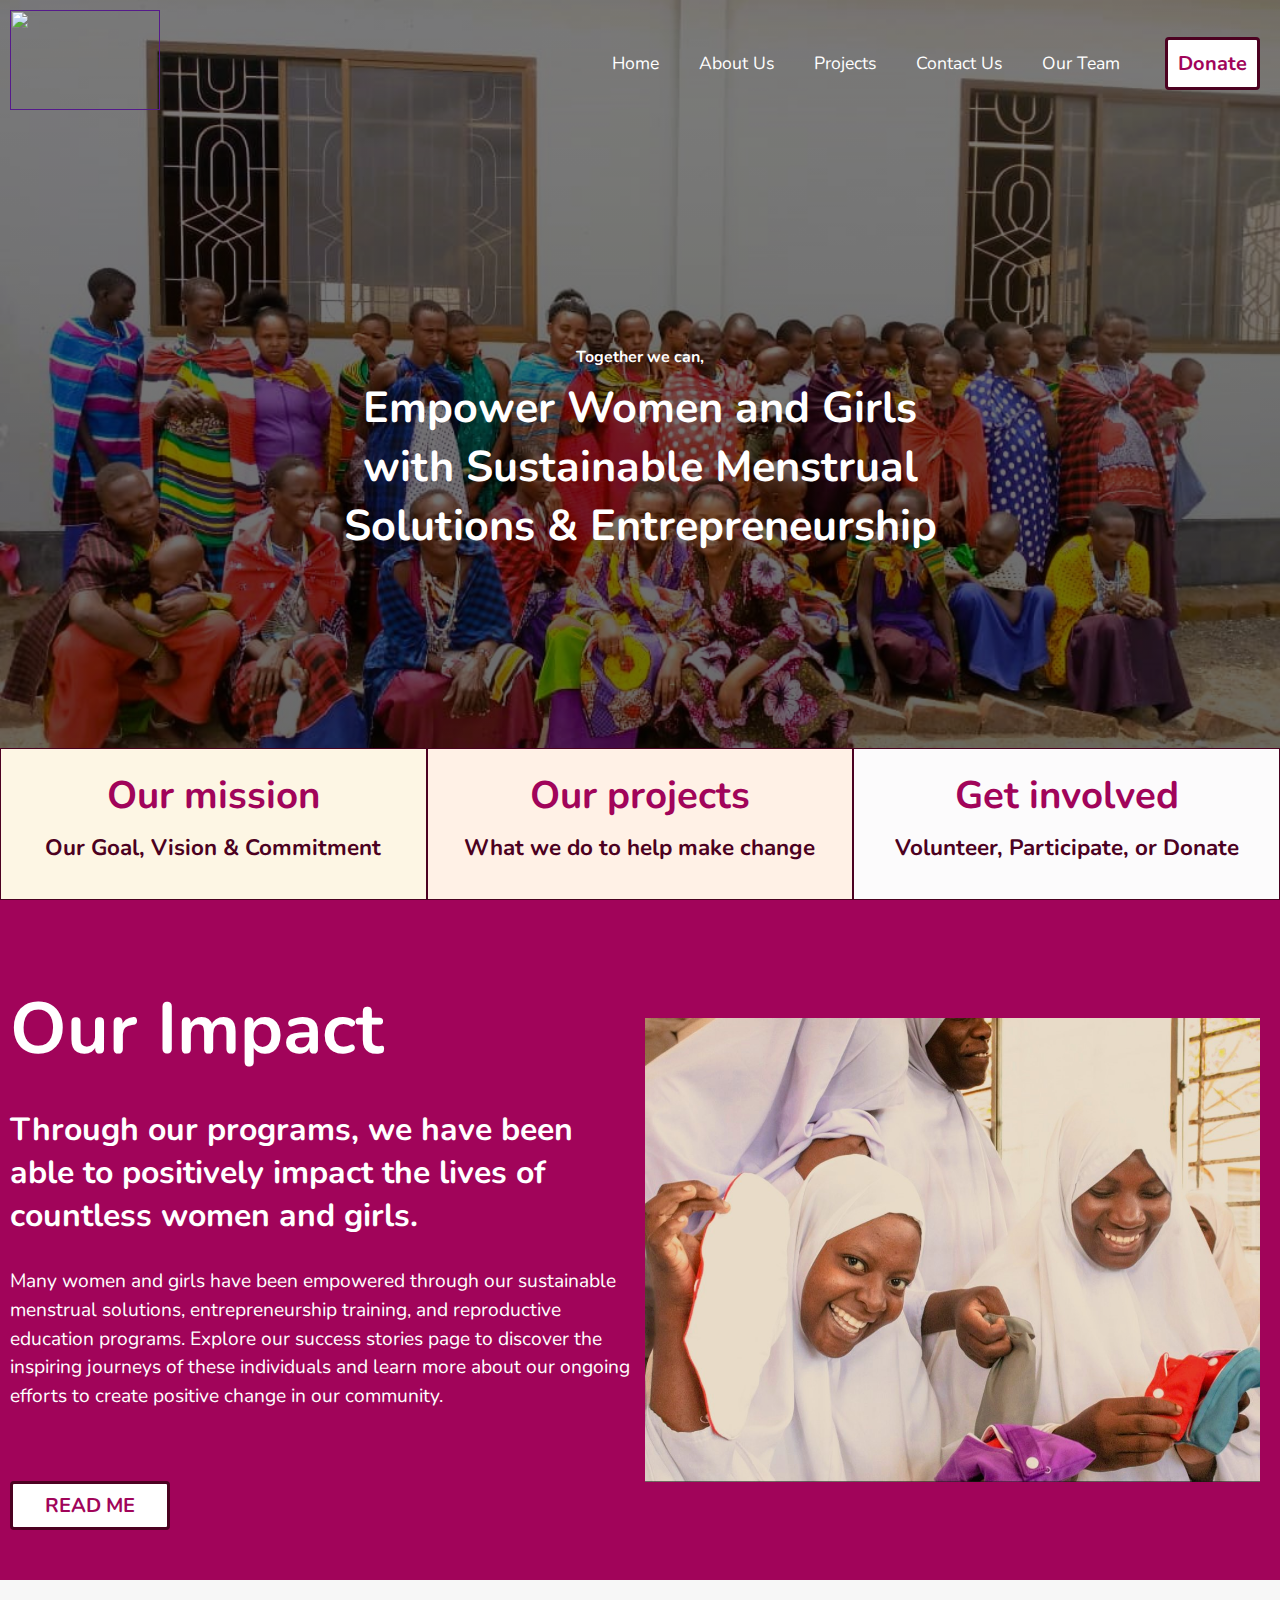
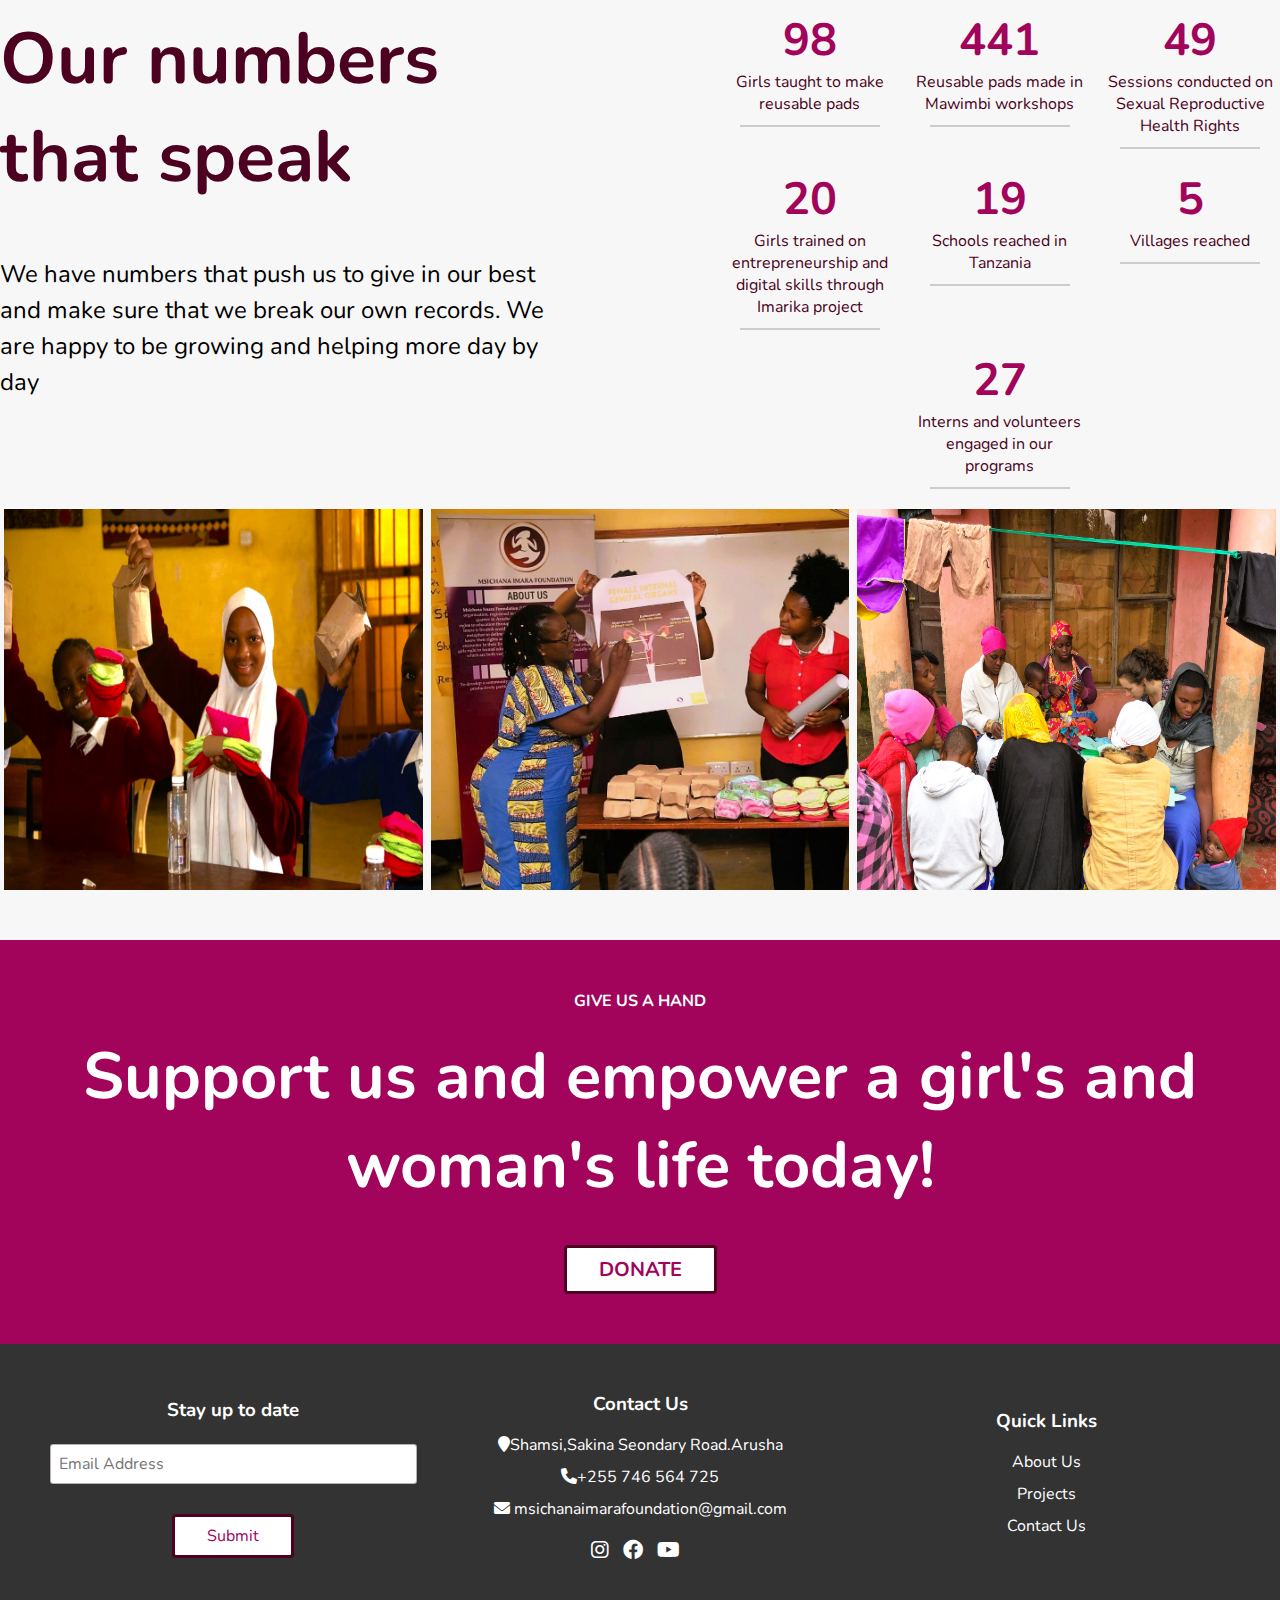
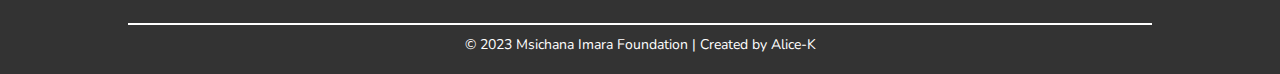
==== commit 2e9617a4: "Finished the project" ====
--- a/index.html
+++ b/index.html
@@ -15,10 +15,11 @@
     <a href="" class="logo"><img src="images/logo.png" /></a>
     <div id="menu-bar" class="fas fa-bars"></div>
     <nav class="navbar">
-      <a href="index.html">Home</a>
+       <a href="index.html">Home</a>
       <a href="aboutus.html">About Us</a>
       <a href="projects.html">Projects</a>
       <a href="contact.html">Contact Us</a>
+      <a href="ourteam.html">Our Team</a>
       <a href="donate.html"><button>Donate</button></a></a> 
      
     </nav>
@@ -151,7 +152,7 @@
     <h3>Contact Us</h3>
     <ul>
       <li><i class="fa fa-map-marker"></i>Shamsi,Sakina Seondary Road.Arusha</li>
-      <li><i class="fa fa-phone"></i> +255 718 888 345</li>
+      <li><i class="fa fa-phone"></i>+255 746 564 725</li>
       <li><i class="fa fa-envelope"></i> msichanaimarafoundation@gmail.com</li>
   </ul>
     <div class="social-icons">
@@ -175,11 +176,6 @@
 </div>
 
 <!--footer ends here-->
-
-<!--scroll top button-->
-<a href="#home" class="fas fa-angle-up" id="scroll-top"></a>
-
-
 <!--custom js file link-->
 <script src="script.js"></script>
 
--- a/style.css
+++ b/style.css
@@ -1,666 +1,751 @@
 @import url('https://fonts.googleapis.com/css2?family=Nunito:wght@200;300;400;600;700&display=swap');
 
-*{
-	font-family: 'Nunito',sans-serif;
-	margin:0; padding: 0;
-	box-sizing: border-box;
-	outline: none; 
-    border:none;
-	text-decoration: none;
-	transition: all .2s linear;
-}
-*::selection{
-	background:var(--red);
-	color: #fff;
-}
-html{
-	font-size: 100%;
-	overflow-x: hidden;
-	scroll-behavior: smooth;
-	scroll-padding-top:6rem;
-}
-body{
-	background:#f7f7f7;
-}
+* {
+  font-family: 'Nunito', sans-serif;
+  margin: 0;
+  padding: 0;
+  box-sizing: border-box;
+  outline: none;
+  border: none;
+  text-decoration: none;
+  transition: all .2s linear;
+}
+
+*::selection {
+  background: var(--red);
+  color: #fff;
+}
+
+html {
+  font-size: 100%;
+  overflow-x: hidden;
+  scroll-behavior: smooth;
+  scroll-padding-top: 6rem;
+}
+
+body {
+  background: #f7f7f7;
+  max-width: 100vw;
+}
+
 /*header CSS starts*/
 header {
-    display: flex;
-    justify-content: space-between;
-    align-items: center;
-    padding: 10px;
-  }
-  
- .logo img{
-    height: 100px;
-    width:150px;
-    padding-top: 0px;
-  }
-  
-  .navbar {
-    display: flex;
-    justify-content: flex-end;
-    align-items: center;
-  }
-  
-  .navbar a {
-    text-decoration: none;
-    padding: 10px;
-    font-size: 1.1rem;
-    margin-left:20px;
-	color:white;
-  }
-  .navbar a:hover {
-    color: #A1045A;
-  }
-  
-  .navbar button {
-    background-color:white;
-    padding: 10px;
-    cursor: pointer;
-    margin-left:5px;
-    margin-right: 0px;
-    color: #A1045A;
-    font-weight: bold;
-    display: inline-block;
-    border:.2rem solid #4C0121 ;
-	font-size: 1.25rem;
-	border-radius: 0.25rem;
-	position: relative;
-	overflow: hidden;
-	z-index: 0;
-  }
-.navbar button::before{
-	content:'';
-	position: absolute;
-	top: 0; right: 0;
-	width: 0%;
-	height: 100%;
-	background:#A1045A;
-	transition: .3s linear;
-	z-index: -1;
-}
-.navbar button:hover::before{
-     
-     width: 100%;
-     left: 0;
-}
-.navbar button:hover{
-	color: white;
-}
-  
-  #menu-bar {
-    display: none;
-    font-size: 28px;
-    cursor: pointer;
-    border:.1rem solid #666;
-	border-radius: .3rem;
-	padding: .5rem 1.5rem;
-  }
-  /*header CSS ends*/
-  /*welcome section  CSS starts*/
-  .welcome {
-    background: linear-gradient(to bottom, rgba(0, 0, 0, 0.5), rgba(0, 0, 0, 0.6)), url('images/background.jpg') no-repeat center center;
-    background-size: cover;
-    height: 100vh;
-}
-  
-  .welcome-section-content {
-    position: absolute;
-    top: 50%;
-    left: 50%;
-    transform: translate(-50%, -50%);
-    text-align: center;
-  }
-  .welcome-section-content h4{
-      color:white;
-  }
-  .welcome-section-content h1{
-       color: white;
-      font-size: 2.7rem;
-      padding-top: 10px;
-  }
-  
-  .welcome-section-strip {
-    display: flex;
-    justify-content: space-around;
-    position: absolute;
-    bottom: 0;
-    left: 0;
-    right: 0;
-    height: 9.5rem;
-}
-  .welcome-section-strip > div {
-    width: 33.33%;
-    display: flex;
-    flex-direction: column;
-    align-items: center;
-    color: white;
-    margin: 0;
-    border:1px solid #4C0121;
-  }
-  .welcome-section-strip > div:hover {
-    background-color: wheat;
-    transition: background-color 0.5s ease;
-  }
-  .welcome-section-strip .mission {
-    background-color: #FDF6E4;
-  }
-  
-  .welcome-section-strip .projects {
-    background-color: #FFF1E6;
-  }
-  
-  .welcome-section-strip .volunteer {
-    background-color: #FCFBFC;
-  }
-  
-  .welcome-section-strip h2 {
-    font-size: 2.4rem;
-    margin-top:15px;
-    padding-top: 5px;
-    color: #A1045A;
-
-  }
-  
-  .welcome-section-strip h4 {
-    font-size: 1.4rem;
-    color:#4C0121;
-    margin-top:10px;
-}
+  display: flex;
+  justify-content: space-between;
+  align-items: center;
+  padding: 10px;
+}
+
+.logo img {
+  height: 100px;
+  width: 150px;
+  padding-top: 0px;
+}
+
+.navbar {
+  display: flex;
+  justify-content: flex-end;
+  align-items: center;
+  max-width: 100vw;
+}
+
+.navbar a {
+  text-decoration: none;
+  padding: 10px;
+  font-size: 1.1rem;
+  margin-left: 20px;
+  color: white;
+}
+
+.navbar a:hover {
+  color: #A1045A;
+}
+
+.navbar button {
+  background-color: white;
+  padding: 10px;
+  cursor: pointer;
+  margin-left: 5px;
+  margin-right: 0px;
+  color: #A1045A;
+  font-weight: bold;
+  display: inline-block;
+  border: .2rem solid #4C0121;
+  font-size: 1.25rem;
+  border-radius: 0.25rem;
+  position: relative;
+  overflow: hidden;
+  z-index: 0;
+}
+
+.navbar button::before {
+  content: '';
+  position: absolute;
+  top: 0;
+  right: 0;
+  width: 0%;
+  height: 100%;
+  background: #A1045A;
+  transition: .3s linear;
+  z-index: -1;
+}
+
+.navbar button:hover::before {
+
+  width: 100%;
+  left: 0;
+}
+
+.navbar button:hover {
+  color: white;
+}
+
+#menu-bar {
+  display: none;
+  font-size: 28px;
+  cursor: pointer;
+  border: .1rem solid #666;
+  border-radius: .3rem;
+  padding: .5rem 1.5rem;
+}
+
+/*header CSS ends*/
+/*welcome section  CSS starts*/
+.welcome {
+  background: linear-gradient(to bottom, rgba(0, 0, 0, 0.5), rgba(0, 0, 0, 0.6)), url('images/background.jpg') no-repeat center center;
+  background-size: cover;
+  height: 100vh;
+  width: 100vw;
+}
+
+.welcome-section-content {
+  position: absolute;
+  top: 50%;
+  left: 50%;
+  transform: translate(-50%, -50%);
+  text-align: center;
+}
+
+.welcome-section-content h4 {
+  color: white;
+}
+
+.welcome-section-content h1 {
+  color: white;
+  font-size: 2.7rem;
+  padding-top: 10px;
+}
+
+.welcome-section-strip {
+  display: flex;
+  justify-content: space-around;
+  position: absolute;
+  bottom: 0;
+  left: 0;
+  right: 0;
+  height: 9.5rem;
+}
+
+.welcome-section-strip>div {
+  width: 33.33%;
+  display: flex;
+  flex-direction: column;
+  align-items: center;
+  color: white;
+  margin: 0;
+  border: 1px solid #4C0121;
+}
+
+.welcome-section-strip>div:hover {
+  background-color: wheat;
+  transition: background-color 0.5s ease;
+}
+
+.welcome-section-strip .mission {
+  background-color: #FDF6E4;
+}
+
+.welcome-section-strip .projects {
+  background-color: #FFF1E6;
+}
+
+.welcome-section-strip .volunteer {
+  background-color: #FCFBFC;
+}
+
+.welcome-section-strip h2 {
+  font-size: 2.4rem;
+  margin-top: 15px;
+  padding-top: 5px;
+  color: #A1045A;
+
+}
+
+.welcome-section-strip h4 {
+  font-size: 1.4rem;
+  color: #4C0121;
+  margin-top: 10px;
+}
+
 /*welcome section CSS ends*/
-  
+
 /*sucess stories CSS starts*/
 .sucess-stories {
-    background-color: #A1045A;;
-    color: white;
-    display: flex;
-    justify-content: space-between;
-    align-items: center;
-    padding: 50px 0;
-    
-}
-  .sucess-stories-container {
-    display: flex;
-    flex-wrap: wrap;
-    justify-content: space-between;
-    margin-top: 20px;
-    
-  }
-  
-  .container-left {
-    flex:1;
-   padding-left:10px;
-}
-.container-left-heading  {
-    color: white;
-    font-weight: bold;
-    font-size: 4.5rem;
-    padding-bottom: 15px;
-    margin-bottom:15px;
-    margin-top:10px;
-}
-  .container-left-content{
-    margin-top:10px;
-  }
-  .container-left-content h2{
-    font-size: 2rem;
-    margin-bottom: 15px;
-    padding-bottom: 15px;
-  }
-  .container-left-content p{
-    font-size: 1.2rem;
-    margin-bottom: 35px;
-    line-height: 1.5;
-  }
-  .container-right{
-    flex: 1;
-  }
-  
- .container-right-image {
-    width: 100%;
-    height: 100%;
-    padding-right: 20px;
-  }
-  /*sucess stories CSS ends*/
-
-  /*impact CSS starts*/
-  .impact-box-container {
-    display: flex;
-    flex-wrap: wrap;
-    justify-content: space-between;
-    margin-top: 20px;
-    
-  }
-  .impact-content-left {
-    margin: 10px 0;
-    flex-basis: 45%;
-}
-  .impact-content-left h1 {
-    margin-bottom: 50px;
-    font-size: 4.5rem;
-    text-transform: none;
-    font-weight: bold;
-    color: #4C0121;
-  }
-  .impact-content-left p {
-    line-height: 1.5;
-    font-size: 1.5rem;
-  }
-  .impact-right-numbers{
-    flex-basis: 45%;
-  }
+  background-color: #A1045A;
+  ;
+  color: white;
+  display: flex;
+  justify-content: space-between;
+  align-items: center;
+  padding: 50px 0;
+
+}
+
+.sucess-stories-container {
+  display: flex;
+  flex-wrap: wrap;
+  justify-content: space-between;
+  margin-top: 20px;
+
+}
+
+.container-left {
+  flex: 1;
+  padding-left: 10px;
+}
+
+.container-left-heading {
+  color: white;
+  font-weight: bold;
+  font-size: 4.5rem;
+  padding-bottom: 15px;
+  margin-bottom: 15px;
+  margin-top: 10px;
+}
+
+.container-left-content {
+  margin-top: 10px;
+}
+
+.container-left-content h2 {
+  font-size: 2rem;
+  margin-bottom: 15px;
+  padding-bottom: 15px;
+}
+
+.container-left-content p {
+  font-size: 1.2rem;
+  margin-bottom: 35px;
+  line-height: 1.5;
+}
+
+.container-right {
+  flex: 1;
+  display: flex;
+  align-items: center;
+
+}
+
+.container-right-image {
+  width: 100%;
+  height: auto;
+  padding-right: 20px;
+
+
+}
+
+/*sucess stories CSS ends*/
+
+/*impact CSS starts*/
+.impact-box-container {
+  display: flex;
+  flex-wrap: wrap;
+  justify-content: space-between;
+  margin-top: 20px;
+
+}
+
+.impact-content-left {
+  margin: 10px 0;
+  flex-basis: 45%;
+}
+
+.impact-content-left h1 {
+  margin-bottom: 50px;
+  font-size: 4.5rem;
+  text-transform: none;
+  font-weight: bold;
+  color: #4C0121;
+}
+
+.impact-content-left p {
+  line-height: 1.5;
+  font-size: 1.5rem;
+}
+
+.impact-right-numbers {
+  flex-basis: 45%;
+}
+
 .impact-right-row {
-    display: flex;
-    flex-wrap: wrap;
-    justify-content: center;
-    margin: 10px 0;
-  }
-  
-  .impact-right-col {
-    flex-basis: 33%;
-    text-align: center;
-    padding-left:1rem;
-  }
-  .impact-right-col p{
-    color: #4C0121;
-  }
-  
-  .impact-count {
-    font-size: 45px;
-    font-weight: bold;
-    color: #A1045A;
-  }
-  
-  hr {
-    border: 0;
-    border-top: 2px solid #ccc;
-    margin: 10px auto;
-    width: 80%;
-  }
-  
-  .center {
-    text-align: center;
-  }
-  /*impact CSS ends*/
-  /*image CSS starts*/
-  .images {
-    display: flex;
-    justify-content: space-around;
-    flex-wrap: wrap;
-  }
-  
-  .image-section {
-    display: flex;
-   max-width: 100vw;
-  }
-  
-  .image-section img {
-    flex:1;
-    max-width: 33.33%;
-    height:auto;
-    padding: 0 4px;
-  }
-  
-  /*impact CSS ends*/
-  /*donate CSS starts*/
-  .donate {
-    background-color: #A1045A;
-    color: white;
-    text-align: center;
-    padding: 50px;
-    margin-top: 50px;
-    
-  }
- .donate h4 {
-    margin-top: 0;
-    padding-bottom: 20px;
-  }
-  
-  .donate h1 {
-    font-weight: bold;
-    font-size: 65px;
-    text-transform: none;
-  }
-  
-  .donate-btn {
-    background-color:white;
-    color: #A1045A;
-    padding: 10px 20px;
-    cursor: pointer;
-    font-weight: bold;
-    display: inline-block;
-	padding: .5rem 2rem;
-	border:.2rem solid #4C0121 ;
-	cursor: pointer;
-	font-size: 1.25rem;
-	border-radius: 0.25rem;
-	margin-top: 35px;
-	position: relative;
-	overflow: hidden;
-	z-index: 0;
-  }
-  .donate-btn::before{
-	content:'';
-	position: absolute;
-	top: 0; right: 0;
-	width: 0%;
-	height: 100%;
-	background:#A1045A;
-	transition: .3s linear;
-	z-index: -1;
-}
-.donate-btn:hover::before{
-     width: 100%;
-     left: 0;
-}
-.donate-btn:hover{
-	color: white;
-}
+  display: flex;
+  flex-wrap: wrap;
+  justify-content: center;
+  margin: 10px 0;
+}
+
+.impact-right-col {
+  flex-basis: 33%;
+  text-align: center;
+  padding-left: 1rem;
+}
+
+.impact-right-col p {
+  color: #4C0121;
+}
+
+.impact-count {
+  font-size: 45px;
+  font-weight: bold;
+  color: #A1045A;
+}
+
+hr {
+  border: 0;
+  border-top: 2px solid #ccc;
+  margin: 10px auto;
+  width: 80%;
+}
+
+.center {
+  text-align: center;
+}
+
+/*impact CSS ends*/
+/*image CSS starts*/
+.images {
+  display: flex;
+  justify-content: space-around;
+  flex-wrap: wrap;
+}
+
+.image-section {
+  display: flex;
+  max-width: 100vw;
+}
+
+.image-section img {
+  flex: 1;
+  max-width: 33.33%;
+  height: auto;
+  padding: 0 4px;
+}
+
+/*impact CSS ends*/
+/*donate CSS starts*/
+.donate {
+  background-color: #A1045A;
+  color: white;
+  text-align: center;
+  padding: 50px;
+  margin-top: 50px;
+
+}
+
+.donate h4 {
+  margin-top: 0;
+  padding-bottom: 20px;
+}
+
+.donate h1 {
+  font-weight: bold;
+  font-size: 65px;
+  text-transform: none;
+}
+
+.donate-btn {
+  background-color: white;
+  color: #A1045A;
+  padding: 10px 20px;
+  cursor: pointer;
+  font-weight: bold;
+  display: inline-block;
+  padding: .5rem 2rem;
+  border: .2rem solid #4C0121;
+  cursor: pointer;
+  font-size: 1.25rem;
+  border-radius: 0.25rem;
+  margin-top: 35px;
+  position: relative;
+  overflow: hidden;
+  z-index: 0;
+}
+
+.donate-btn::before {
+  content: '';
+  position: absolute;
+  top: 0;
+  right: 0;
+  width: 0%;
+  height: 100%;
+  background: #A1045A;
+  transition: .3s linear;
+  z-index: -1;
+}
+
+.donate-btn:hover::before {
+  width: 100%;
+  left: 0;
+}
+
+.donate-btn:hover {
+  color: white;
+}
+
 /*donate CSS ends*/
 
 /*footer CSS starts*/
-  footer {
-    background-color: #333;
-    color: #fff;
-    display: flex;
-    justify-content: space-between;
-    align-items: center;
-    padding: 30px;
-    flex-wrap: wrap;
-    margin-bottom: 0px;
-  }
-  
-  .footer-col {
-    flex: 1;
-    margin: 0 20px;
-    text-align: center;
-  }
-  
-  .footer-col h3 {
-    margin-bottom: 0;
-    height: 60px;
-    line-height: 60px;
-  }
-  .footer-col ul {
-    list-style-type: none;
-    margin: 0;
-    padding: 0;
-  }
-  
-  .footer-col ul li {
-    margin-bottom: 10px;
-  }
-  
-  .footer-col ul li a{
-    text-decoration: none;
-    color:white;
-  }
-  
-
-  form{
-    flex: 1 1 30rem;
-   
-}
-
-form  input{
-    padding: 0.5rem;
-    margin: 0.3rem 0;
-    font-size: 1rem;
-    color: #333;
-    text-transform: none;
-    border:.1rem solid rgba(0,0,0,.3);
-    border-radius: .2rem;
-    width: 100%;
-    display: flex;
-    justify-content: space-between;
-    flex-wrap: wrap;
-}
-  
+footer {
+  background-color: #333;
+  color: #fff;
+  display: flex;
+  justify-content: space-between;
+  align-items: center;
+  padding: 30px;
+  flex-wrap: wrap;
+  margin-bottom: 0px;
+}
+
+.footer-col {
+  flex: 1;
+  margin: 0 20px;
+  text-align: center;
+}
+
+.footer-col h3 {
+  margin-bottom: 0;
+  height: 60px;
+  line-height: 60px;
+}
+
+.footer-col ul {
+  list-style-type: none;
+  margin: 0;
+  padding: 0;
+}
+
+.footer-col ul li {
+  margin-bottom: 10px;
+}
+
+.footer-col ul li a {
+  text-decoration: none;
+  color: white;
+}
+
+
+form {
+  flex: 1 1 30rem;
+
+}
+
+form input {
+  padding: 0.5rem;
+  margin: 0.3rem 0;
+  font-size: 1rem;
+  color: #333;
+  text-transform: none;
+  border: .1rem solid rgba(0, 0, 0, .3);
+  border-radius: .2rem;
+  width: 100%;
+  display: flex;
+  justify-content: space-between;
+  flex-wrap: wrap;
+}
+
 .submit {
-    display: inline-block;
-	padding: .5rem 2rem;
-	border:.2rem solid #4C0121 ;
-	color: #A1045A;;
-	cursor: pointer;
-	font-size: 1rem;
-	border-radius: 0.25rem;
-	margin-top: 0.2rem;
-	position: relative;
-	overflow: hidden;
-	z-index: 0;
-    background-color: white;
-  }
-  
-.submit::before{
-	content:'';
-	position: absolute;
-	top: 0; right: 0;
-	width: 0%;
-	height: 100%;
-	background: #A1045A;;
-	transition: .3s linear;
-	z-index: -1;
-}
-.submit:hover::before{
-     
-     width: 100%;
-     left: 0;
-}
-.submit:hover{
-	color: white;
-}
-
-button a{
-	color: black;
-}
-  
-  .social-icons {
-    margin-top: 20px;
-  }
-  
-  .social-icons a {
-    display: inline-block;
-    margin-right: 10px;
-  }
-  
-  .social-icons i {
-    font-size: 20px;
-    color: #fff;
-  }
-  
-  .copy {
-    background-color: #333;
-    color: #fff;
-    text-align: center;
-    padding: 20px 0;
-  }
-  
-  .copy p {
-    font-size: 14px;
-    margin: 0;
-  }
-  
-  .copy hr {
-    border: 1px solid #fff;
-    margin-bottom: 10px;
-  }
-  /*footer CSS ends*/
-
-
-  /*aboutus CSS*/
-  /*sucess stories content-2 css*/
-  .who-we-are {
-    background-color: #A1045A;;
-    color: white;
-    display: flex;
-    justify-content: space-between;
-    align-items: center;
-  }
-  .content-2 {
-    text-align: center; /* Center align the heading */
-  }
-  .content-2 h2 {
-    font-size: 2.9rem; /* Set the font size for the heading */
-    padding:20px 0;
-  }
-  .content-2 p {
-    font-size: 1.5rem;
-    line-height: 1.5;
-    padding-bottom: 20px; /* Set the font size for the paragraph */
-  }
-  /*our story css*/
-  .our-story {
-    display: flex;
-    flex-wrap: wrap;
-    justify-content: space-between;
-    align-items: flex-start;
-   
-  }
-  
-  .our-story-img {
-    flex: 1 1 40%;
-    max-width: 100%;
-    margin-top: 10px;
-    float: right;
-  }
-  
-  .our-story-img img {
-    width: 100%;
-    height: 400px;
-    display: block;
-    margin-top: 10px;
-  }
-  
-  .our-story-content {
-    flex: 1 1 60%;
-    margin-top: 10px;
-    margin-right: 10px;
-    
-  }
-  .our-story-content h1 {
-    font-size: 3.5rem;
-    color: #A1045A;
-  }
-  
-  .our-story-content p {
-    font-size: 1.25rem;
-    line-height: 1.35;
-    padding-top: 5px;
-    color: #4C0121;
-    margin-bottom: 15px;
-  }
-  
-  
-  
+  display: inline-block;
+  padding: .5rem 2rem;
+  border: .2rem solid #4C0121;
+  color: #A1045A;
+  ;
+  cursor: pointer;
+  font-size: 1rem;
+  border-radius: 0.25rem;
+  margin-top: 0.2rem;
+  position: relative;
+  overflow: hidden;
+  z-index: 0;
+  background-color: white;
+}
+
+.submit::before {
+  content: '';
+  position: absolute;
+  top: 0;
+  right: 0;
+  width: 0%;
+  height: 100%;
+  background: #A1045A;
+  ;
+  transition: .3s linear;
+  z-index: -1;
+}
+
+.submit:hover::before {
+
+  width: 100%;
+  left: 0;
+}
+
+.submit:hover {
+  color: white;
+}
+
+button a {
+  color: black;
+}
+
+.social-icons {
+  margin-top: 20px;
+}
+
+.social-icons a {
+  display: inline-block;
+  margin-right: 10px;
+}
+
+.social-icons i {
+  font-size: 20px;
+  color: #fff;
+}
+
+.copy {
+  background-color: #333;
+  color: #fff;
+  text-align: center;
+  padding: 20px 0;
+}
+
+.copy p {
+  font-size: 14px;
+  margin: 0;
+}
+
+.copy hr {
+  border: 1px solid #fff;
+  margin-bottom: 10px;
+}
+
+/*footer CSS ends*/
+
+
+/*aboutus CSS*/
+/*sucess stories content-2 css*/
+.who-we-are {
+  background-color: #A1045A;
+  ;
+  color: white;
+  display: flex;
+  justify-content: space-between;
+  align-items: center;
+}
+
+.content-2 {
+  text-align: center;
+  /* Center align the heading */
+}
+
+.content-2 h2 {
+  font-size: 2.9rem;
+  /* Set the font size for the heading */
+  padding: 20px 0;
+}
+
+.content-2 p {
+  font-size: 1.5rem;
+  line-height: 1.5;
+  padding-bottom: 20px;
+  /* Set the font size for the paragraph */
+}
+
+/*our story css*/
+.our-story {
+  display: flex;
+  flex-wrap: wrap;
+  justify-content: space-between;
+  align-items: flex-start;
+  max-width: 100vw;
+
+}
+
+.our-story-img {
+  flex: 1 1 40%;
+  max-width: 100%;
+  margin-top: 10px;
+  float: right;
+}
+
+.our-story-img img {
+  width: 100%;
+  height: 400px;
+  display: block;
+  margin-top: 10px;
+}
+
+.our-story-content {
+  flex: 1 1 60%;
+  margin-top: 10px;
+  margin-right: 10px;
+
+}
+
+.our-story h1 {
+  font-size: 3.5rem;
+  color: #A1045A;
+  text-align: center;
+  margin-top: 10px;
+}
+
+.our-story-content p {
+  font-size: 1.25rem;
+  line-height: 1.35;
+  padding-top: 5px;
+  color: #4C0121;
+  margin-bottom: 15px;
+}
+
+
+
 
 
 .values {
   display: flex;
-  justify-content: center; /* centers content horizontally */
-  align-items: center; /* centers content vertically */
+  justify-content: center;
+  /* centers content horizontally */
+  align-items: center;
+  /* centers content vertically */
   text-align: center;
   background-color: #A1045A;
-   color: white;
+  color: white;
 }
 
 .values p {
-  max-width: 100%; /* ensures pre element does not exceed parent container width */
-  margin: 0; /* removes default margin */
+  max-width: 100%;
+  /* ensures pre element does not exceed parent container width */
+  margin: 0;
+  /* removes default margin */
   font-size: 1.8rem;
   line-height: 1.5;
   padding-top: 20px;
 }
 
-.mission-2, .vision{
+.mission-2,
+.vision {
   background-color: white;
-   display: flex;
+  display: flex;
   justify-content: space-between;
-   align-items: center;
-   padding: 30px 0;
-  
-  }
-  .mission-container{
-    display: flex;
-    flex-wrap: wrap;
-    align-items: center;
-   
-  }
-  
-  .mission-content,.vision-content{
-    flex: 1;
-    padding: 0 20px; /* adjust as needed */
-    color: #4C0121;
-  }
-  .mission-content h1, .vision-content h1 {
-    font-size: 3rem;
-    color: #A1045A;
-  
-  }
-  .mission-content p, .vision-content p{
-    font-size: 1.5rem;
-    line-height: 1.8;
-    padding-top: 20px;
-  }
-  
-  .mission-img ,.vision-image {
-    flex-basis: 50%;
-    width: 100%;
-    height: 100%;
-    
-  }
-  .mission-img img , .vision-image img{
-    width:100%;
-    height:100%;
-  }
+  align-items: center;
+  padding: 30px 0;
+
+}
+
+.mission-container {
+  display: flex;
+  flex-wrap: wrap;
+  align-items: center;
+
+}
+
+.mission-content,
+.vision-content {
+  flex: 1;
+  padding: 0 20px;
+  /* adjust as needed */
+  color: #4C0121;
+}
+
+.mission-content h1,
+.vision-content h1 {
+  font-size: 3rem;
+  color: #A1045A;
+
+}
+
+.mission-content p,
+.vision-content p {
+  font-size: 1.5rem;
+  line-height: 1.8;
+  padding-top: 20px;
+}
+
+.mission-img,
+.vision-image {
+  flex-basis: 50%;
+  width: 100%;
+  height: 100%;
+
+}
+
+.mission-img img,
+.vision-image img {
+  width: 100%;
+  height: 100%;
+}
+
 /*projects CSS*/
-    .welcome-to-projects {
-      background: linear-gradient(to bottom, rgba(0, 0, 0, 0.5), rgba(0, 0, 0, 0.6)), url('images/background.jpg') no-repeat center center;
-      background-size: cover;
-      height: 50vh;
-      position: relative; /* add position relative to set position absolute for .welcome-to-projects-content */
-    }
-    
-    .welcome-to-projects-content {
-      position: absolute;
-      top: 50%;
-      left: 50%;
-      transform: translate(-50%, -50%);
-      text-align: center;
-    }
-    
-    .welcome-to-projects-content h1 {
-      color: white;
-      font-size: 3.5rem;
-      padding-top: 10px;
-    }
+.welcome-to-projects {
+  background: linear-gradient(to bottom, rgba(0, 0, 0, 0.5), rgba(0, 0, 0, 0.6)), url('images/background.jpg') no-repeat center center;
+  background-size: cover;
+  height: 50vh;
+  position: relative;
+  /* add position relative to set position absolute for .welcome-to-projects-content */
+}
+
+.welcome-to-projects-content {
+  position: absolute;
+  top: 50%;
+  left: 50%;
+  transform: translate(-50%, -50%);
+  text-align: center;
+}
+
+.welcome-to-projects-content h1 {
+  color: white;
+  font-size: 3.5rem;
+  padding-top: 10px;
+}
+
 /*mawimbi CSS starts*/
 .mawimbi {
-  background-color: #A1045A;;
+  background-color: #A1045A;
+  ;
   color: white;
   display: flex;
   justify-content: space-between;
   align-items: center;
   padding: 50px 0;
- flex-direction: column;
-}
- .mawimbi h2 {
-    font-size: 3rem;
-    text-align: center;
-    margin-bottom: 40px;
-  }
-  
-  .mawimbi p {
-    font-size: 1.4rem;
-    line-height: 1.5;
-    text-align: justify;
-    margin-bottom: 20px;
-    max-width: 1000px;
-    padding: 0 20px;
-  }
-  
+  flex-direction: column;
+}
+
+.mawimbi h2 {
+  font-size: 3rem;
+  text-align: center;
+  margin-bottom: 40px;
+}
+
+.mawimbi p {
+  font-size: 1.4rem;
+  line-height: 1.5;
+  text-align: justify;
+  margin-bottom: 20px;
+  max-width: 1000px;
+  padding: 0 20px;
+}
+
 /*mawimbi CSS end */
- /*mawimbi-image slider CSS starts*/
- .mawimbi-images {
+/*mawimbi-image slider CSS starts*/
+.mawimbi-images {
   width: 100%;
   max-width: 1200px;
   margin: 0 auto;
@@ -708,54 +793,61 @@
   justify-content: space-between;
   align-items: center;
   padding: 50px 0;
- flex-direction: column;
-}
- .imarika  h2 {
-    font-size: 3rem;
-    text-align: center;
-    margin-bottom: 40px;
-    color: #A1045A;
-  }
-  
-  .imarika p {
-    font-size: 1.4rem;
-    line-height: 1.5;
-    text-align: justify;
-    margin-bottom: 10px;
-    max-width: 1000px;
-    padding: 0 20px;
-  }
-  
+  flex-direction: column;
+}
+
+.imarika h2 {
+  font-size: 3rem;
+  text-align: center;
+  margin-bottom: 40px;
+  color: #A1045A;
+}
+
+.imarika p {
+  font-size: 1.4rem;
+  line-height: 1.5;
+  text-align: justify;
+  margin-bottom: 10px;
+  max-width: 1000px;
+  padding: 0 20px;
+}
+
 
 .imarika-image-kubwa img {
   width: 100vw;
   height: 600px;
   object-fit: cover;
 }
+
 /*imarika CSS end */
 /*donation CSS*/
-.call-to-action{
+.call-to-action {
   text-align: center;
   background-color: #A1045A;
   color: white;
 }
-.call-to-action-heading{
-  padding:30px 0;
-}
-.call-to-action-heading h1{
+
+.call-to-action-heading {
+  padding: 30px 0;
+}
+
+.call-to-action-heading h1 {
   font-size: 2.5rem;
 }
-.get-involved{
-  height:300px;
-  
-}
-.get-involved h1{
-   text-align: center;
-   margin-top: 20px;
-   color: #A1045A;
-   font-size: 2.8rem;
-
-}
+
+.get-involved {
+  height: 300px;
+
+}
+
+.get-involved h1 {
+  text-align: center;
+  margin-top: 20px;
+  color: #A1045A;
+  font-size: 2.8rem;
+
+}
+
 .welcome-section-strip-2 {
   display: flex;
   justify-content: space-around;
@@ -765,14 +857,15 @@
   right: 0;
   height: 15rem;
 }
-.welcome-section-strip-2 > div {
+
+.welcome-section-strip-2>div {
   width: 33.33%;
   display: flex;
   flex-direction: column;
   align-items: center;
   color: white;
   margin: 0;
-  border:1px solid #4C0121;
+  border: 1px solid #4C0121;
 }
 
 .welcome-section-strip-2 .mission {
@@ -788,248 +881,847 @@
 }
 
 .welcome-section-strip-2 h2 {
-  font-size: 1.6rem;
-  margin-top:15px;
+  font-size: 1.8rem;
+  margin-top: 15px;
+  padding-top: 10px;
+  color: white;
+  max-width: 400px;
+}
+
+.welcome-section-strip-2 p {
+  font-size: 1.4rem;
+  color: white;
+  margin-top: 10px;
+  text-align: center;
+  max-width: 400px;
+}
+
+.imarika-image-kubwa-2 img {
+  width: 100vw;
+  height: 600px;
+  object-fit: cover;
+
+}
+
+.donations {
   padding-top: 5px;
-  color: white;
-  max-width:400px;
-}
-
-.welcome-section-strip-2 p{
-  font-size: 1.2rem;
-  color:white;
-  margin-top:10px;
-  text-align:center;
-  max-width: 400px;
-}
-.imarika-image-kubwa-2 img {
-  width: 100%;
-  max-width: 100%;
-  height: 600px;
-  object-fit: contain;
-  margin: 50px 0px;
-  
-}
-
-.donations{
-  padding-top:30px;
- margin-bottom: 0px;
-  height:320px;
-  align-items: center;
-}
-.donations h1{
+  margin-bottom: 0px;
+  height: 240px;
+  align-items: center;
+}
+
+.donations-2 {
+  padding-top: 5px;
+  margin-bottom: 0px;
+  height: 310px;
+  align-items: center;
+}
+
+.donations h1,
+.donations-2 h1 {
   font-size: 2.7rem;
-  margin-bottom: 15px;
-}
-.donations p{
-   font-size: 1.4rem;
+  margin-bottom: 10px;
+}
+
+.donations p,
+.donations-2 p {
+  font-size: 1.4rem;
   line-height: 1.25;
   text-align: center;
-  margin: 10px 0;
-}
-.donations a{
-  color:white;
+  margin: 10px 0 0 3px;
+}
+
+.donations a {
+  color: white;
   text-decoration: underline;
 }
-.donations ul li{
- font-size: 1.3rem;
+
+.donations-2 ul li {
+  font-size: 1.3rem;
   margin-top: 8px;
-  
-}
-.donations ul{
+
+}
+
+.donations-2 ul {
   list-style-type: disc;
 }
+
 /* Contact Page CSS */
 .container {
-	max-width: 1000px;
-	margin: 0 auto;
-	display: flex;
-	flex-wrap: wrap;
-	justify-content: center;
-	align-items: center;
-	padding: 50px;
+  max-width: 1000px;
+  margin: 0 auto;
+  display: flex;
+  flex-wrap: wrap;
+  justify-content: center;
+  align-items: center;
+  padding: 50px;
 }
 
 .contact-info {
-	flex-basis: 50%;
-	text-align: center;
+  flex-basis: 50%;
+  text-align: center;
 }
 
 .contact-info h2 {
-	margin-bottom: 20px;
+  margin-bottom: 20px;
   color: #A1045A;
   font-size: 2.5rem;
 }
 
 .contact-info ul {
-	list-style: none;
-	padding: 0;
-	margin: 0;
+  list-style: none;
+  padding: 0;
+  margin: 0;
 }
 
 .contact-info ul li {
-	margin-bottom: 10px;
-	font-size: 1.4re;
+  margin-bottom: 10px;
+  font-size: 1.4rem;
 }
 
 .contact-info ul li i {
-	margin-right: 10px;
-	color: #4C0121
+  margin-right: 10px;
+  color: #4C0121
 }
 
 .map {
-	flex-basis: 50%;
-}
+  margin-top: 30px;
+  flex-basis: 50%;
+}
+
+.map iframe {
+  width: 100vw;
+  height: 600px;
+  /* You can adjust the height as needed */
+  border: 0;
+}
+
 /*Sucess stories CSS in sucess.html*/
 .sucess {
-  box-shadow: 0px 0px 5px rgba(0, 0, 0, 0.3); /* add box-shadow */
-  text-align: center; /* center align text */
-  max-width: 800px; /* set maximum width */
-  margin: auto; /* center the div horizontally */
-  display: flex; /* make the div flexible */
-  flex-direction: column; /* make the div's children stack vertically */
-  align-items: center; /* center the div's children horizontally */
-  justify-content: center; /* center the div's children vertically */
-  padding: 20px; /* add padding to the div */
-  margin-top:20px;
-}
-.sucess p{
+  /* add box-shadow */
+  text-align: center;
+  /* center align text */
+  max-width: 800px;
+  /* set maximum width */
+  margin: auto;
+  /* center the div horizontally */
+  display: flex;
+  /* make the div flexible */
+  flex-direction: column;
+  /* make the div's children stack vertically */
+  align-items: center;
+  /* center the div's children horizontally */
+  justify-content: center;
+  /* center the div's children vertically */
+  padding: 20px;
+  /* add padding to the div */
+  margin-top: 20px;
+}
+
+.sucess p {
   font-size: 1.4rem;
   color: #4C0121;
   line-height: 1.5;
   padding: 10px 0;
 }
-.sucess h3{
+
+.sucess h3 {
   color: #A1045A;
   font-size: 1.2rem;
 }
 
-
-
+/* Our team CSS*/
+.row-2 {
+  display: flex;
+  flex-direction: row;
+  justify-content: space-evenly;
+}
+
+.board-members-container h1 {
+  text-align: center;
+  font-size: 2.4rem;
+  color: #A1045A;
+  margin-top: 25px;
+  text-transform: capitalize;
+  padding-top: 10px;
+}
+
+.board-members {
+  margin-top: 20px;
+  border-radius: 15px;
+  text-align: center;
+  padding: 20px;
+  background: #fff;
+  height: 350px;
+  width: 32.3%;
+  border: 3px solid #A1045A;
+}
+
+.board-members .board-members-images {
+  background: #fff;
+  padding: 5px;
+  margin-bottom: 20px;
+  display: inline-block;
+  width: 50%;
+  height: 40%;
+  transition: all 0.5s ease 0s;
+
+}
+
+.board-members-images img {
+  width: 100%;
+  height: 155%;
+  border-radius: 50%;
+  border: 1px solid #4C0121;
+}
+
+.board-members .name {
+  text-align: center;
+  font-size: 1.4rem;
+  margin-top: 4px;
+
+}
+
+.board-members .title {
+  font-weight: 600;
+  color: #2e282a;
+  text-transform: capitalize;
+  font-size: 20px;
+  margin: 0 0 7px 0;
+  text-align: center;
+}
+
+.board-members .post {
+  color: #4C0121;
+  text-transform: capitalize;
+  display: block;
+  font-size: 15px;
+  margin-bottom: 10px;
+  text-align: center;
+}
+
+.board-members-container {
+  background-color: white;
+  max-width: 100vw;
+}
+
+/*Image slider CSS*/
+.slider {
+  position: relative;
+  display: flex;
+  justify-content: center;
+}
+
+.slider-container {
+  display: flex;
+  overflow: hidden;
+  justify-content: center;
+  width: 600px;
+
+
+}
+
+.slider img {
+  height: auto;
+  width: 100%;
+  object-fit: cover;
+
+}
+
+.slider-dots {
+  position: absolute;
+  bottom: 10px;
+  left: 50%;
+  transform: translateX(-50%);
+  display: flex;
+  justify-content: center;
+}
+
+.slider-dot {
+  width: 10px;
+  height: 10px;
+  margin: 0 5px;
+  border-radius: 50%;
+  background-color: #ccc;
+  cursor: pointer;
+}
+
+.slider-dot.active {
+  background-color: pink;
+}
+
+.awards-names p {
+  font-size: 1.6rem;
+  line-height: 1.5;
+  color: #4C0121;
+  margin-top: 20px;
+  text-align: center;
+}
+
+.awards {
+  border: 3px solid #A1045A;
+  border-radius: 20px;
+  margin-top: 25px;
+}
+
+.awards h1 {
+  margin: 15px 0px;
+  text-align: center;
+  color: #A1045A;
+  font-size: 2.5rem;
+  padding: 10px 0;
+
+}
+
+@media screen and (max-width:1050px) {
+  .welcome {
+    position: relative;
+    z-index: 0;
+  }
+
+  .logo img {
+    height: 90px;
+    width: 120px;
+    padding-top: 0px;
+  }
+
+  .navbar {
+    position: fixed;
+    top: 0;
+    right: -100%;
+    height: 75%;
+    width: 40%;
+    background-color: #4C0121;
+    display: flex;
+    flex-direction: column;
+    justify-content: center;
+    align-items: center;
+    transition: all 0.5s ease;
+    z-index: 1;
+  }
+
+  .navbar.active {
+    right: 0;
+  }
+
+  .navbar a {
+    margin: 8px 0;
+    font-size: 1.25rem;
+    color: white;
+    text-align: center;
+  }
+
+  .navbar button {
+    margin-top: 10px;
+    padding: 10px 20px;
+    font-size: 1.25rem;
+    background-color: #fff;
+    cursor: pointer;
+    border: .2rem solid #4C0121;
+  }
+
+  #menu-bar {
+    display: block;
+    position: absolute;
+    top: 1;
+    right: 0;
+    padding: 10px;
+    font-size: 2rem;
+    color: black;
+    cursor: pointer;
+    z-index: 2;
+    border: none;
+    width: 100px;
+  }
+
+  #menu-bar.close {
+    transform: rotate(180deg);
+  }
+
+ 
+  .get-involved {
+    height: 280px;
+    overflow: hidden;
+    padding: 0;
+    position: relative;
+
+  }
+
+  .get-involved h1 {
+    text-align: center;
+    margin-top: 0px;
+    color: #A1045A;
+    font-size: 2.3rem;
+    margin-bottom: 0px;
+
+  }
+
+  .welcome-section-strip-2 {
+    display: flex;
+    position: absolute;
+    bottom: 0;
+    left: 0;
+    right: 0;
+  }
+
+  .welcome-section-strip-2>div {
+    width: 33.33%;
+    display: flex;
+    flex-direction: column;
+    align-items: center;
+    margin: 0;
+  }
+
+  .welcome-section-strip-2 h2 {
+    font-size: 1.2rem;
+    color: white;
+    max-width: 400px;
+    padding: 0px;
+  }
+
+  .welcome-section-strip-2 p {
+    font-size: 1.1rem;
+    color: white;
+    margin: 5px 0px;
+    text-align: start;
+    max-width: 400px;
+  }
+
+  .navbar a {
+    padding: 8px;
+    font-size: 1.1rem;
+    margin-left: 10px;
+  }
+
+
+  .navbar button {
+    background-color: white;
+    padding: 8px;
+    cursor: pointer;
+    margin-left: 0px;
+    margin-right: 0px;
+    color: #A1045A;
+    font-weight: bold;
+    display: inline-block;
+    border: .2rem solid #4C0121;
+    font-size: 1.2rem;
+    border-radius: 0.25rem;
+    position: relative;
+    overflow: hidden;
+    z-index: 0;
+  }
+
+  .imarika-image-kubwa-2 {
+    margin-top: 0;
+    height: 300px;
+  }
+
+  .imarika-image-kubwa-2 img {
+    height: 300px;
+    object-fit: contain;
+  }
+}
+
+
+
+@media screen and (max-width: 768px) {
+  html {
+    font-size: 80%;
+  }
+  .welcome {
+    position: relative;
+    z-index: 0;
+  }
+
+  .logo img {
+    height: 90px;
+    width: 120px;
+    padding-top: 0px;
+  }
+
+  .navbar {
+    position: fixed;
+    top: 0;
+    right: -100%;
+    height: 75%;
+    width: 40%;
+    background-color: #4C0121;
+    display: flex;
+    flex-direction: column;
+    justify-content: center;
+    align-items: center;
+    transition: all 0.5s ease;
+    z-index: 1;
+  }
+
+  .navbar.active {
+    right: 0;
+  }
+
+  .navbar a {
+    margin: 8px 0;
+    font-size: 1.25rem;
+    color: white;
+    text-align: center;
+  }
+
+  .navbar button {
+    margin-top: 10px;
+    padding: 10px 20px;
+    font-size: 1.25rem;
+    background-color: #fff;
+    cursor: pointer;
+    border: .2rem solid #4C0121;
+  }
+
+  #menu-bar {
+    display: block;
+    position: absolute;
+    top: 1;
+    right: 0;
+    padding: 10px;
+    font-size: 2rem;
+    color: black;
+    cursor: pointer;
+    z-index: 2;
+    border: none;
+    width: 50px;
+  }
+
+  #menu-bar.close {
+    transform: rotate(180deg);
+  }
 
   
-  @media screen and (max-width: 768px) {
-    html{
-      font-size: 80%;
-    }
-    #menu-bar {
-      display: block;
-    }
-    .navbar {
-      position: absolute;
-      top: 100%;
-      left: 0;
-      right: 0;
-      background: white;
-      border-top: .1rem solid rgba(0, 0, 0, .1);
-      clip-path: polygon(0 0, 100% 0, 100% 0, 0 0);
-      display: none;
-    }
-    .navbar.active {
-      clip-path: polygon(0 0, 100% 0, 100% 100%, 0% 100%);
-      display: block;
-    }
-    .navbar a {
-      margin: 1.5rem;
-      padding: 1.5rem;
-      display: block;
-      border: .2rem solid rgba(0, 0, 0, .1);
-      background: black;
-      color: white;
-    }
-    button {
-      display: block;
-      margin: 1.5rem;
-      padding: 1.5rem;
-      border: .2rem solid rgba(0, 0, 0, .1);
-      background: black;
-      color: white;
-      cursor: pointer;
-      
-    }
-    
-      .welcome-section-strip {
-        display: flex;
-        flex-direction: row;
-        align-items: center;
-      }
-    
-      .mission, .projects, .volunteer {
-        width: 100%;
-        max-width: 300px;
-        margin-bottom: 20px;
-        text-align: center;
-        height: 100%;
-      }
-      .mission h4, .projects h4, .volunteer  h4{
-        font-size: 1.2rem;
-      }
-      .mission h2, .projects h2, .volunteer  h2{
-        font-size: 1.4rem;
-      }
-      
-        .sucess-stories-container {
-          flex-direction: column;
-        }
-      
-        .container-left {
-          flex-basis: 100%;
-          text-align: center;
-          
-        }
-      
-        .container-right {
-          flex-basis: 100%;
-        }
-      
-        .container-right-image {
-          width: 100%;
-          height: auto;
-          padding: 0;
-          margin-top: 20px;
-        }
-        .impact-right-numbers {
-          display: flex;
-          flex-direction: column;
-        }
-        .impact-right-row {
-          display: flex;
-          flex-direction: row;
-          flex-wrap: wrap;
-        }
-        .impact-right-col {
-          width: 50%;
-          padding: 0 10px;
-          box-sizing: border-box;
-        }
-        .impact-count{
-          font-size: 2rem;
-        }
-        
-      
-      
-
-
-
-
-
-
-
-
-    }
-    
-    
-    
-  
-  
-  
-  
-  @media screen and (min-width: 768px) {
-    #menu-bar {
-      display: none;
-    }
-  }
-   @media screen and (max-width: 479px) { 
-
-    
+
+
+  .welcome-section-strip {
+    display: flex;
+    flex-direction: row;
+    align-items: center;
+  }
+
+  .welcome-section-strip-2 {
+    height: 17rem;
+  }
+
+  .mission,
+  .projects,
+  .volunteer {
+    width: 100%;
+    max-width: 400px;
+    margin-bottom: 20px;
+    height: 100%;
+    text-align: center;
+
+  }
+
+  .mission h4,
+  .projects h4,
+  .volunteer h4 {
+    font-size: 1.4rem;
+    margin-top: 30px;
+  }
+
+  .mission h2,
+  .projects h2,
+  .volunteer h2 {
+    font-size: 1.6rem;
+    margin-top: 30px;
+  }
+
+  .sucess-stories-container {
+    flex-direction: column;
+  }
+
+  .container-left {
+    flex-basis: 100%;
+    text-align: center;
+
+  }
+
+  .container-right {
+    flex-basis: 100%;
+  }
+
+  .container-right-image {
+    width: 100%;
+    height: auto;
+    padding: 0;
+    margin-top: 20px;
+  }
+
+  .impact-right-numbers {
+    display: flex;
+    flex-direction: column;
+  }
+
+  .impact-right-row {
+    display: flex;
+    flex-direction: row;
+    flex-wrap: wrap;
+  }
+
+  .impact-right-col {
+    width: 50%;
+    padding: 0 10px;
+    box-sizing: border-box;
+  }
+
+  .impact-count {
+    font-size: 2rem;
+  }
+}
+
+
+@media screen and (min-width: 1050px) {
+  #menu-bar {
+    display: none;
+  }
+}
+
+@media screen and (max-width: 826px) {
+  .html {
+    font-size: 95%;
+  }
+
+  .welcome-section-content h1 {
+    color: white;
+    font-size: 2.5rem;
+    padding-top: 10px;
+  }
+
+  .welcome-section-strip h2 {
+    font-size: 2.2rem;
+    margin-top: 10px;
+    padding-top: 5px;
+  }
+
+  /*.welcome-section-strip-2 h2 */
+  .welcome-section-strip h2 {
+    font-size: 1.5rem;
+  }
+
+  /*.welcome-section-strip-2 p ,*/
+  .welcome-section-strip h4 {
+    font-size: 1.4rem;
+    margin-top: 5px;
+  }
+}
+
+@media screen and (max-width: 900px) {
+  .row-2 {
+    display: flex;
+    flex-direction: column;
+    justify-content: center;
+    align-items: center;
+  }
+
+  .board-members {
+    height: 300px;
+    width: 50%;
+  }
+
+  .board-members .board-members-images {
+    background: #fff;
+    padding: 5px;
+    margin-bottom: 20px;
+    display: inline-block;
+    width: 50%;
+    height: 40%;
+  }
+
+  .board-members-images img {
+    width: 100%;
+    height: 155%;
+  }
+  .welcome-section-strip h4 {
+    font-size: 1.38rem;
+    margin-top: 5px;
+    text-align: center;
+  }
+}
+
+@media screen and (max-width:400px) {
+  .board-members {
+    height: 350px;
+    width: 100%;
+  }
+
+  .board-members .board-members-images {
+    background: #fff;
+    padding: 5px;
+    margin-bottom: 20px;
+    display: inline-block;
+    width: 50%;
+    height: 40%;
+  }
+
+  .board-members-images img {
+    width: 100%;
+    height: 155%;
+  }
+
+  .donations-2 {
+    padding-top: 5px;
+    margin-bottom: 0px;
+    height: 340px;
+    align-items: center;
+
+  }
+
+  .donations p,
+  .donations-2 p {
+    font-size: 1.3rem;
+    line-height: 1.25;
+    text-align: center;
+    margin: 10px 0 0 3px;
+
+  }
+
+  .impact-box-container {
+    justify-content: center;
+    align-items: center;
+  }
+
+  .impact-right-col {
+    flex-basis: 100%;
+  }
+
+  /*.welcome-section-strip-2 h2 */
+  .welcome-section-strip h2 {
+    font-size: 1.3rem;
+  }
+
+  /*.welcome-section-strip-2 p ,*/
+  .welcome-section-strip h4 {
+    font-size: 1.2rem;
+    margin-top: 5px;
+  }
+
+}
+
+@media screen and (max-width:500px) {
+  .board-members {
+    height: 350px;
+    width: 80%;
+  }
+
+  .board-members-images img {
+    width: 100%;
+    height: 155%;
+  }
+
+  .our-story-img {
+    width: 100vw;
+    margin-top: 10px;
+
+  }
+
+  .our-story-img img {
+    width: 100%;
+    height: 390px;
+    display: block;
+    margin: 10px 0px;
+
+  }
+
+  .our-story-content {
+    flex: 1 1 60%;
+    margin-top: 10px;
+    margin-right: 10px;
+
+  }
+
+  /*.welcome-section-strip-2 h2 */
+  .welcome-section-strip h2 {
+    font-size: 1.3rem;
+  }
+
+  /*.welcome-section-strip-2 p ,*/
+  .welcome-section-strip h4 {
+    font-size: 1.2rem;
+    margin-top: 5px;
+  }
+
+  .impact-box-container {
+    justify-content: center;
+    align-items: center;
+  }
+
+  .impact-right-col {
+    flex-basis: 100%;
+  }
+ 
+  .footer-col h3 {
+    margin: 10px 0;
+    height: 30px;
+    line-height: 20px;
+  }
+
+}
+
+@media screen and (max-width:300px) {
+  .logo img {
+    height: 80px;
+    width: 80px;
+    padding-top: 0px;
+  }
+
+  .donations-2 {
+    padding-top: 5px;
+    margin-bottom: 0px;
+    height: 350px;
+    margin-top: 3px;
+  }
+
+  .donations p,
+  .donations-2 p {
+    font-size: 1.25rem;
+    line-height: 1.25;
+    text-align: center;
+    margin: 5px 0 0 3px;
+  }
+
+  .donations h1,
+  .donations-2 h1 {
+    font-size: 2.2rem;
+    margin-bottom: 3px;
+  }
+
+  .welcome-section-strip-2 h2,
+  .welcome-section-strip h2 {
+    font-size: 1.1rem;
+  }
+
+  .welcome-section-strip-2 p,
+  .welcome-section-strip h4 {
+    font-size: 1rem;
+  }
+
+  .contact-info ul li {
+    font-size: 1.1rem;
+  }
+
+  .mawimbi-content p {
+    font-size: 1.2rem;
+  }
+
+  .donate h1 {
+    font-weight: bold;
+    font-size: 50px;
+    text-transform: none;
+  }
+
+  .impact-box-container {
+    justify-content: center;
+    align-items: center;
+  }
+
+  .impact-right-col {
+    flex-basis: 100%;
+  }
+
+
+
 }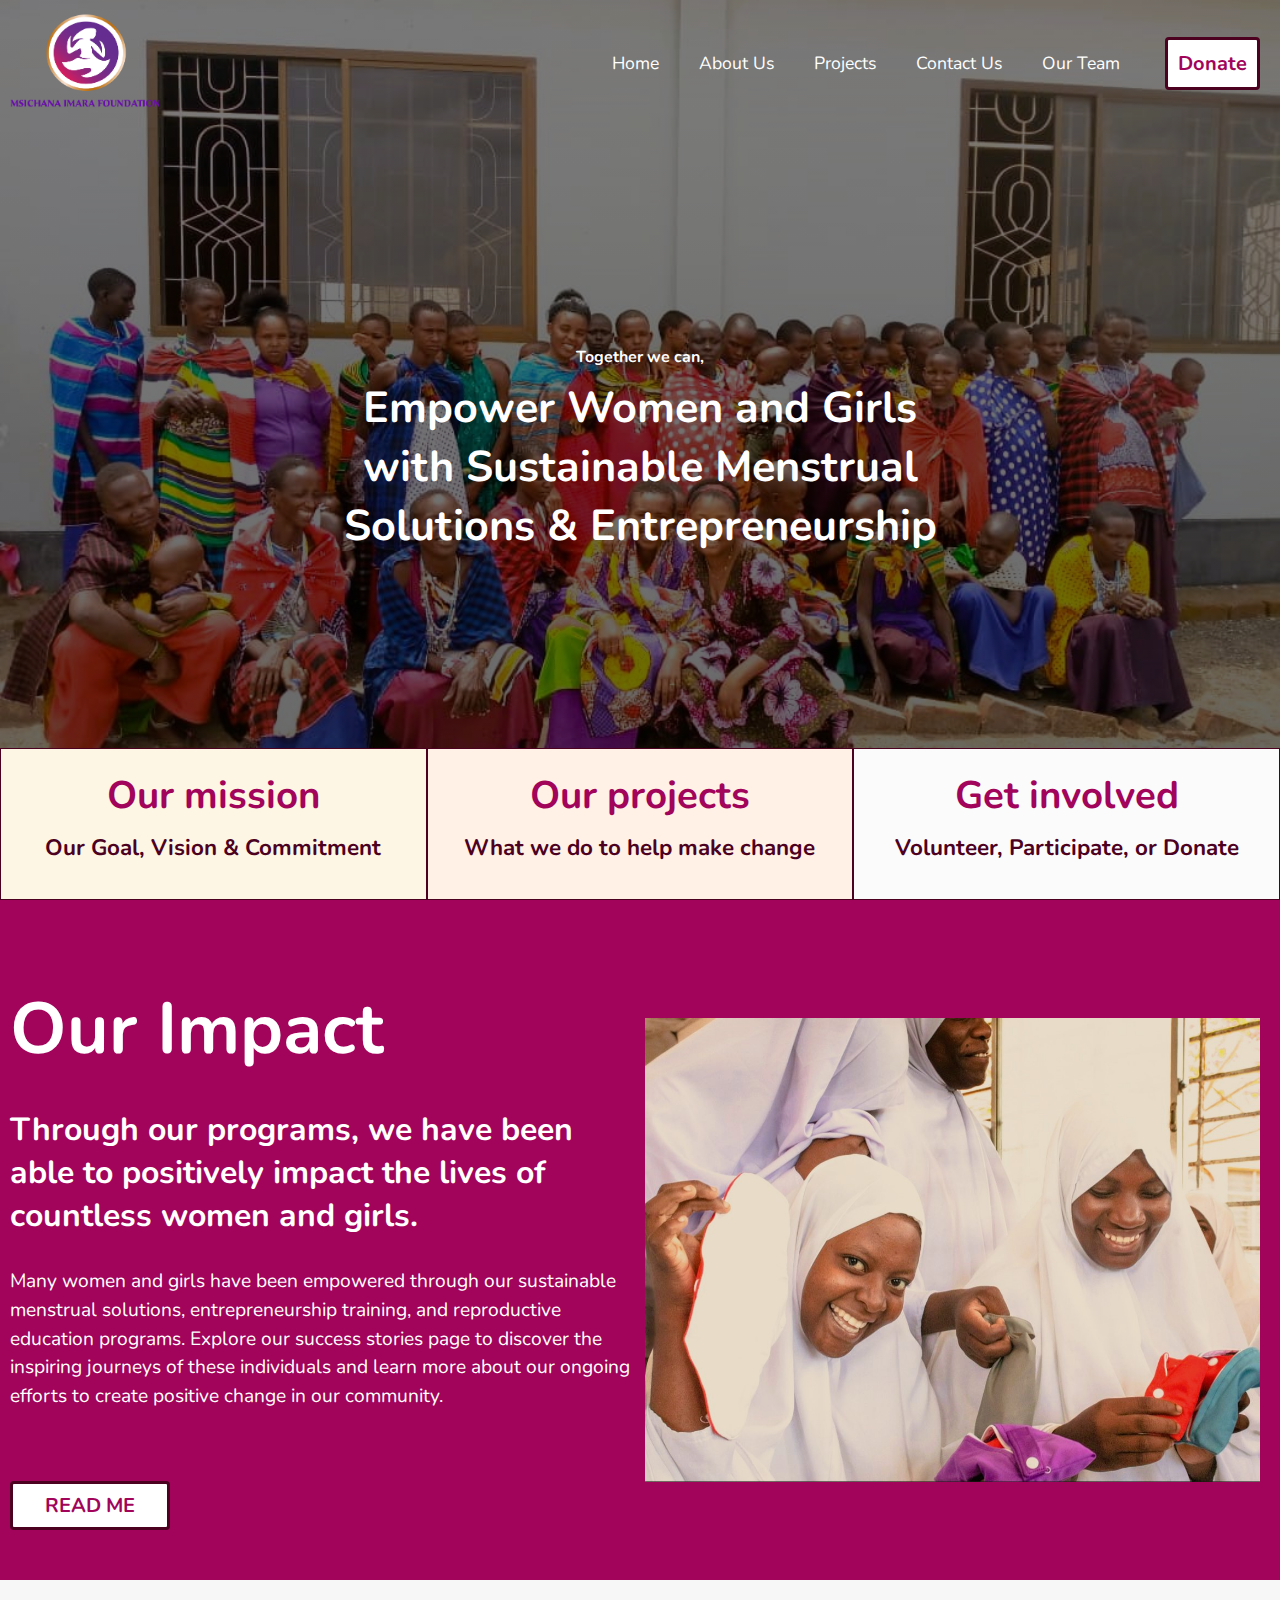
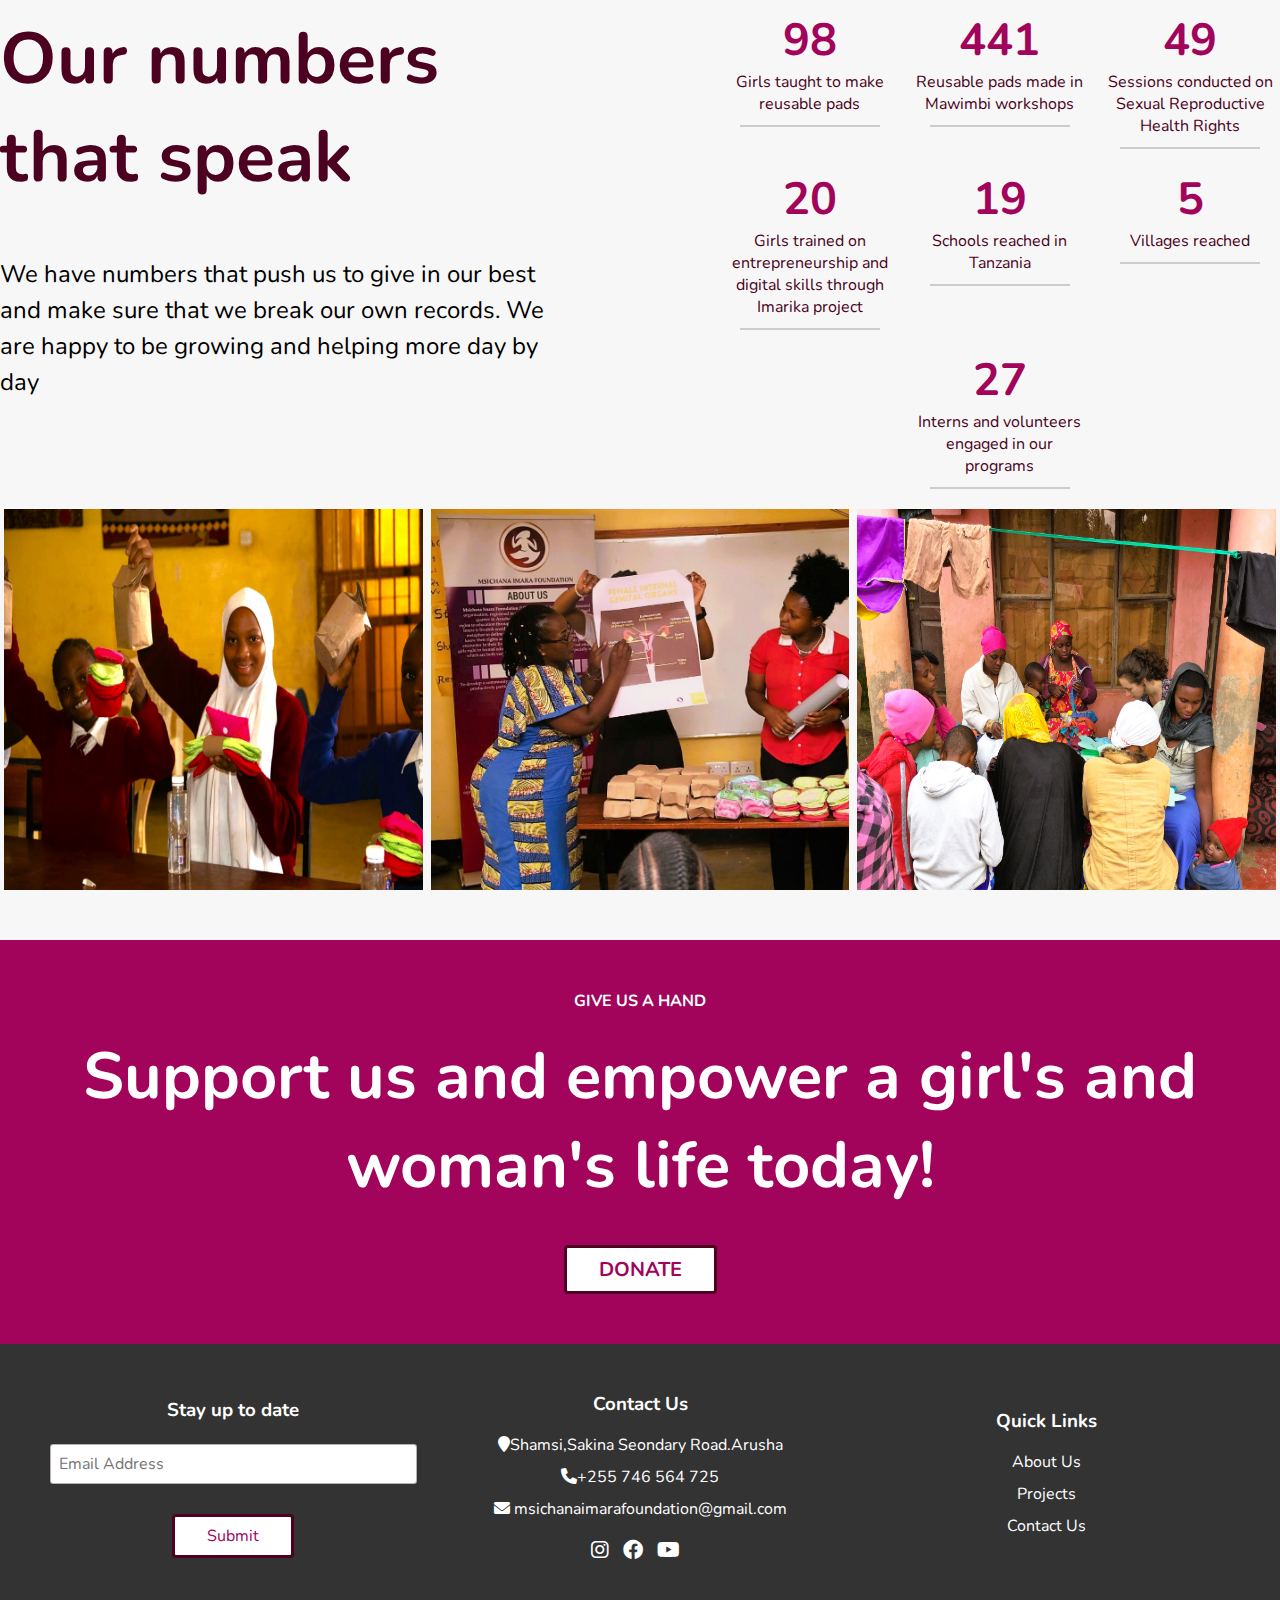
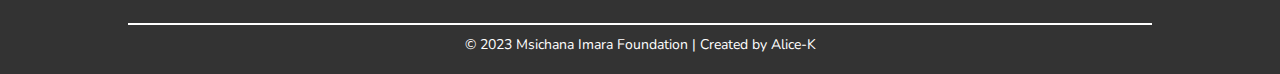
==== commit 6889f564: "Made changes logo.png" ====
--- a/index.html
+++ b/index.html
@@ -12,7 +12,7 @@
 <section class="welcome" id="welcome">
     <!--header starts-->
 <header>
-    <a href="" class="logo"><img src="images/logo.png" /></a>
+    <a href="" class="logo"><img src="images/Logo.png" /></a>
     <div id="menu-bar" class="fas fa-bars"></div>
     <nav class="navbar">
        <a href="index.html">Home</a>
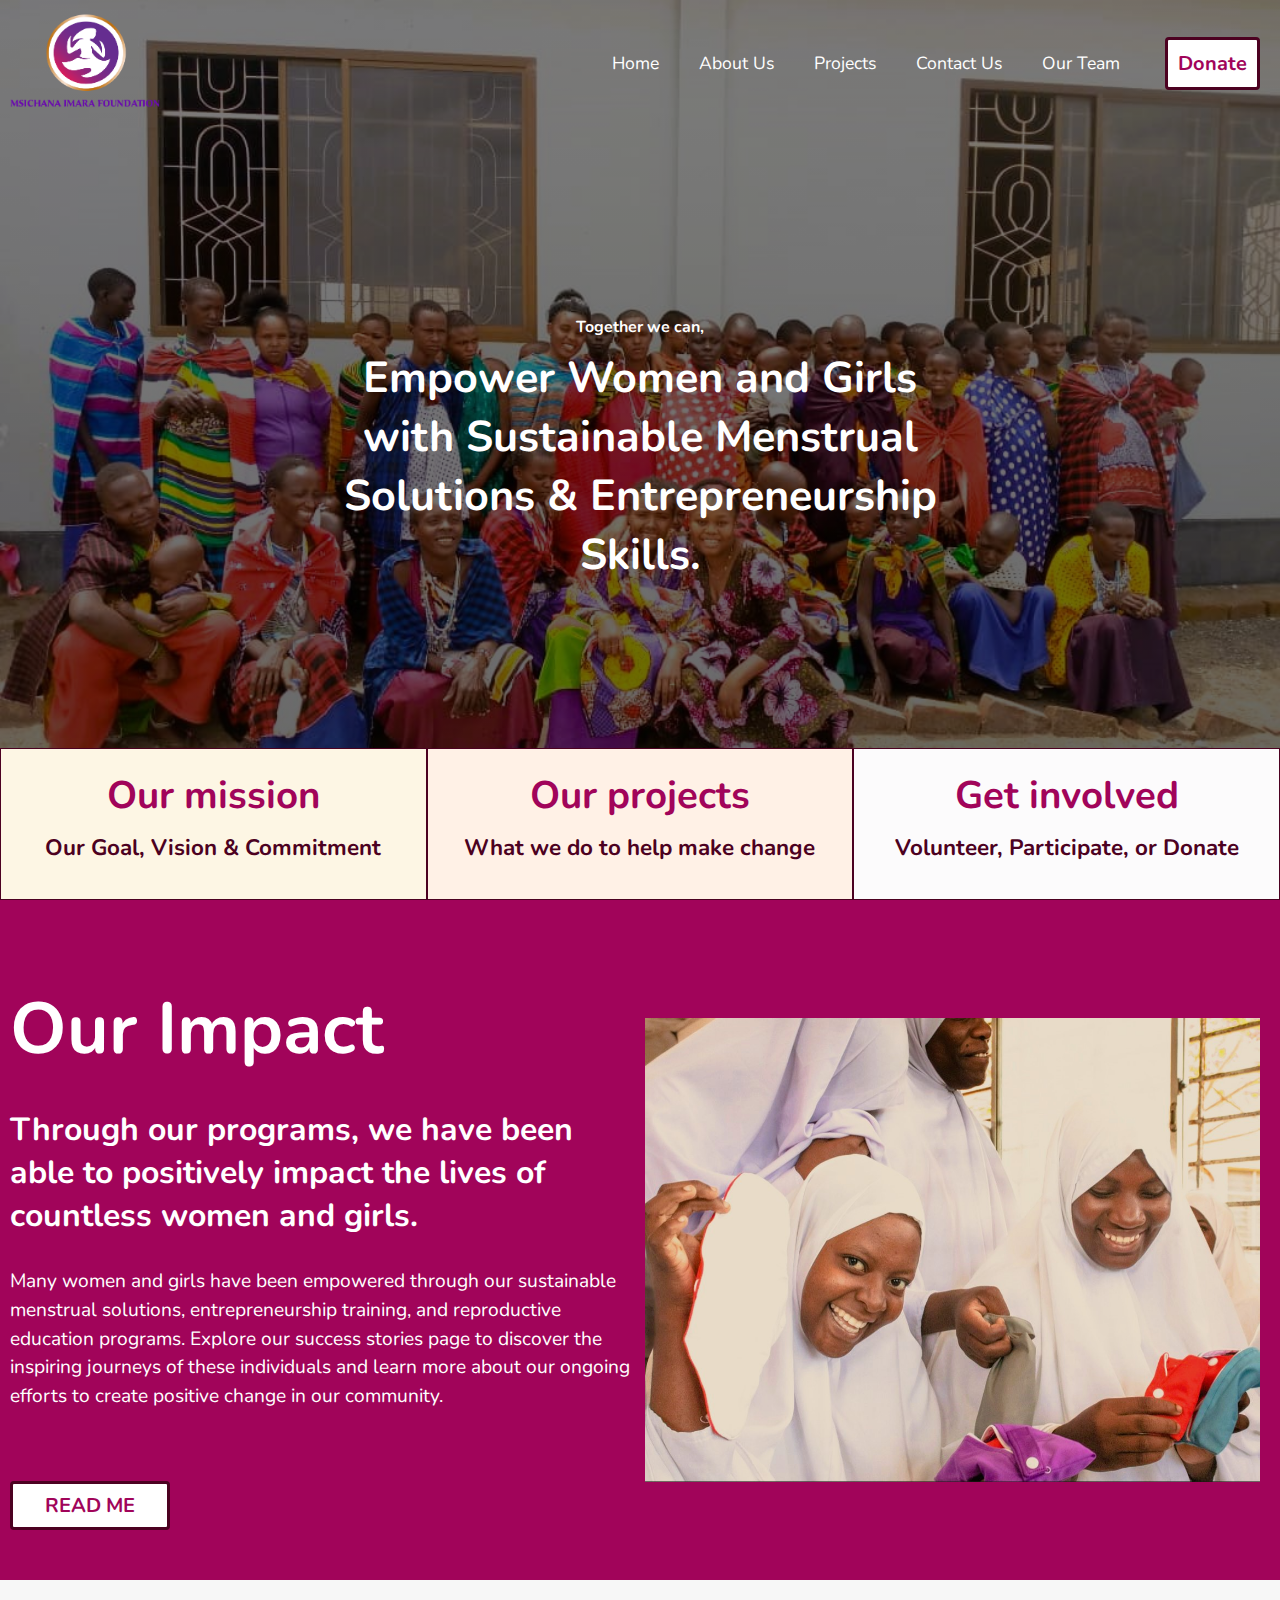
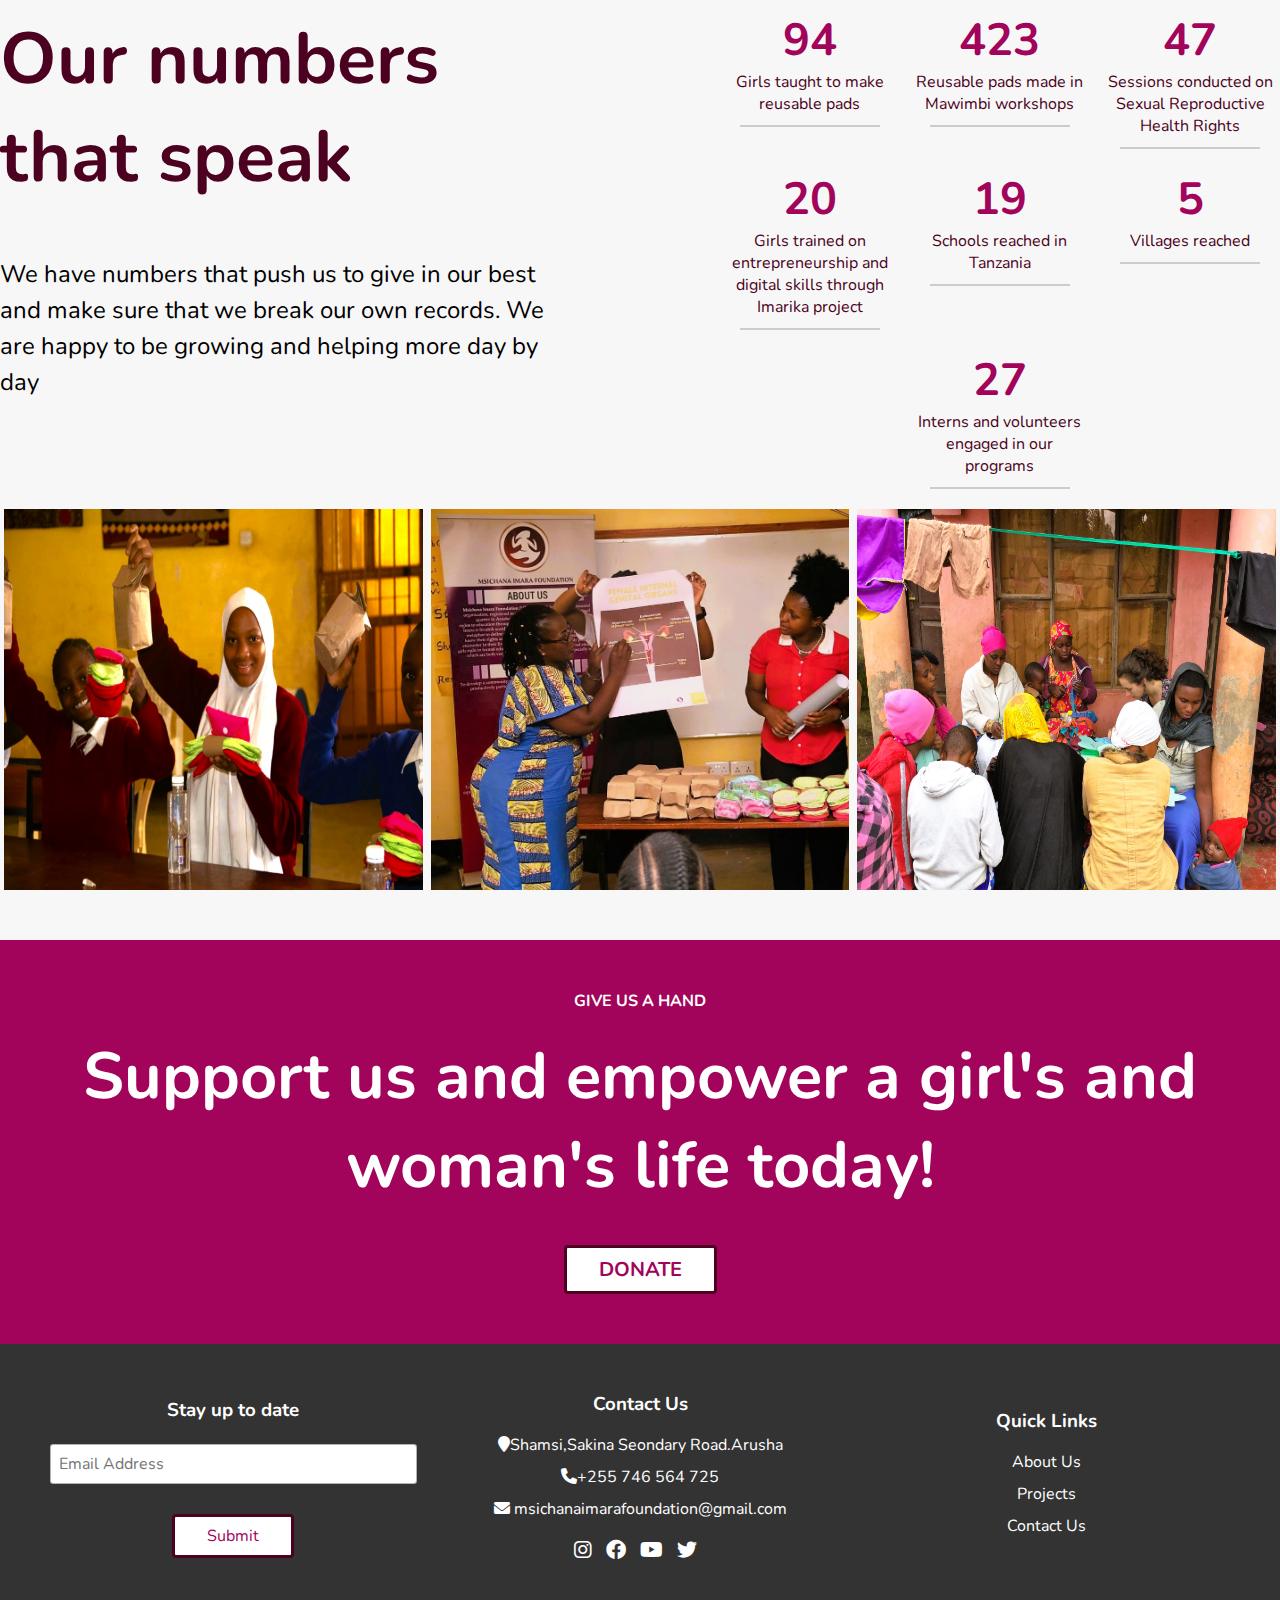
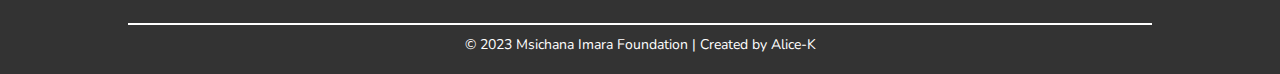
==== commit 820f427c: "Made changes kwenye form-submit" ====
--- a/index.html
+++ b/index.html
@@ -1,81 +1,93 @@
 <!DOCTYPE html>
 <html>
+
 <head>
-	<meta name="viewport" content="width=device-width,initial-scale=1.0">
-	<title> Msichana Imara</title>
-	<link rel="stylesheet" href="https://cdnjs.cloudflare.com/ajax/libs/font-awesome/6.0.0/css/all.min.css" integrity="sha512-9usAa10IRO0HhonpyAIVpjrylPvoDwiPUiKdWk5t3PyolY1cOd4DSE0Ga+ri4AuTroPR5aQvXU9xC6qOPnzFeg==" crossorigin="anonymous" referrerpolicy="no-referrer" />
-	<link rel="stylesheet" type="text/css" href="style.css">
+  <meta name="viewport" content="width=device-width,initial-scale=1.0">
+  <title> Msichana Imara</title>
+  <link rel="stylesheet" href="https://cdnjs.cloudflare.com/ajax/libs/font-awesome/6.0.0/css/all.min.css"
+    integrity="sha512-9usAa10IRO0HhonpyAIVpjrylPvoDwiPUiKdWk5t3PyolY1cOd4DSE0Ga+ri4AuTroPR5aQvXU9xC6qOPnzFeg=="
+    crossorigin="anonymous" referrerpolicy="no-referrer" />
+  <link rel="stylesheet" type="text/css" href="style.css">
 
 </head>
- <body>
-<!--welcome section starts-->
-<section class="welcome" id="welcome">
+
+<body>
+  <!--welcome section starts-->
+  <section class="welcome" id="welcome">
     <!--header starts-->
-<header>
-    <a href="" class="logo"><img src="images/Logo.png" /></a>
-    <div id="menu-bar" class="fas fa-bars"></div>
-    <nav class="navbar">
-       <a href="index.html">Home</a>
-      <a href="aboutus.html">About Us</a>
-      <a href="projects.html">Projects</a>
-      <a href="contact.html">Contact Us</a>
-      <a href="ourteam.html">Our Team</a>
-      <a href="donate.html"><button>Donate</button></a></a> 
-     
-    </nav>
-  </header>
-  <!--header ends-->
+    <header>
+      <a href="" class="logo"><img src="images/Logo.png" /></a>
+      <div id="menu-bar" class="fas fa-bars"></div>
+      <nav class="navbar">
+        <a href="index.html">Home</a>
+        <a href="aboutus.html">About Us</a>
+        <a href="projects.html">Projects</a>
+        <a href="contact.html">Contact Us</a>
+        <a href="ourteam.html">Our Team</a>
+        <a href="donate.html"><button>Donate</button></a></a>
+
+      </nav>
+    </header>
+    <!--header ends-->
     <div class="welcome-section-content">
-		<h4> Together we can,</h4>
-		<h1>Empower Women and Girls with Sustainable Menstrual Solutions & Entrepreneurship</h1>
-	</div>
-	<div class="welcome-section-strip">
-        <div class="mission">
-               <a href="aboutus.html"><h2>Our mission</h2></a> 
-                <h4>Our Goal, Vision & Commitment</h4>
-         </div>
-         <div class="projects">
-            <a href="projects.html"><h2>Our projects</h2></a> 
-             <h4>What we do to help make change </h4>
-         </div>
-          <div class="volunteer">
-        <a href="donate.html"><h2>Get involved</h2></a> 
-         <h4>Volunteer, Participate, or Donate</h4>
+      <h4> Together we can,</h4>
+      <h1>Empower Women and Girls with Sustainable Menstrual Solutions & Entrepreneurship Skills.</h1>
+    </div>
+    <div class="welcome-section-strip">
+      <div class="mission">
+        <a href="aboutus.html">
+          <h2>Our mission</h2>
+        </a>
+        <h4>Our Goal, Vision & Commitment</h4>
+      </div>
+      <div class="projects">
+        <a href="projects.html">
+          <h2>Our projects</h2>
+        </a>
+        <h4>What we do to help make change </h4>
+      </div>
+      <div class="volunteer">
+        <a href="donate.html">
+          <h2>Get involved</h2>
+        </a>
+        <h4>Volunteer, Participate, or Donate</h4>
+      </div>
+    </div>
+  </section>
+  <!--welcome section ends-->
+
+  <!--Success section starts-->
+
+  <section class="sucess-stories" id="sucess-stories">
+    <div class="sucess-stories-container">
+      <div class="container-left">
+        <h1 class="container-left-heading"> Our <span>Impact</span></h1>
+        <div class=" container-left-content">
+          <h2> Through our programs, we have been able to positively impact the lives of countless women and girls.</h4>
+            <p> Many women and girls have been empowered through our sustainable menstrual solutions, entrepreneurship
+              training, and reproductive education programs.
+              Explore our success stories page to discover the inspiring journeys of these individuals and learn more
+              about our ongoing efforts
+              to create positive change in our community. </p>
         </div>
-     </div>
-</section>
-<!--welcome section ends-->
+        <a href="sucess.html"><button class="donate-btn">READ ME</button></a>
+      </div>
 
-<!--Success section starts-->
+      <div class="container-right">
+        <img class="container-right-image" src="images/impact.jpg">
+      </div>
+  </section>
+  <!--Success section ends-->
+  <!--Impact section starts-->
+  <section class="impact" id="impact">
+    <div class="impact-box-container">
+      <div class="impact-content-left">
+        <h1> Our numbers that speak</h1>
+        <p> We have numbers that push us to give in our best and make sure that we break our own records.
+          We are happy to be growing and helping more day by day </p>
+      </div>
 
-<section class="sucess-stories" id="sucess-stories">
-	<div class="sucess-stories-container">
-		<div class="container-left">
-		<h1 class="container-left-heading"> Our <span>Impact</span></h1>
-		  <div class=" container-left-content">
-        <h2> Through our programs, we have been able to positively impact the lives of countless women and girls.</h4>
-	    <p> Many women and girls have been empowered through our sustainable menstrual solutions, entrepreneurship training, and reproductive education programs. 
-        Explore our success stories page to discover the inspiring journeys of these individuals and learn more about our ongoing efforts 
-    to create positive change in our community. </p>
-      </div>
-      <a href="sucess.html"><button class="donate-btn">READ ME</button></a> 
-	   </div>
-
-		<div class="container-right">
-			<img class="container-right-image" src="images/impact.jpg">
-	    </div>
-</section>
-<!--Success section ends-->
-<!--Impact section starts-->
-<section class="impact" id="impact">
-	<div class="impact-box-container">
-		<div class="impact-content-left">
-        <h1> Our numbers that speak</h1>
-	    <p> We have numbers that push us to give in our best and make sure that we break our own records.
-         We are happy to be growing and helping more day by day </p>
-		</div>
-
-       <div class="impact-right-numbers">
+      <div class="impact-right-numbers">
         <div class="impact-right-row">
           <div class="impact-right-col">
             <h2><span class="impact-count">2231</span></h2>
@@ -118,67 +130,69 @@
           </div>
         </div>
       </div>
-</section>
-<!--Impact section ends-->
-<!--Image section starts-->
-<section class="images">
-	<div class="image-section">
-        <img src="images/image1.jpg" alt="Image 1" class="img-responsive">
-        <img src="images/image2.jpg" alt="Image 2" class="img-responsive">
-        <img src="images/image3.JPG" alt="Image 3" class="img-responsive">
-      </div>
-</section>
-<!--Image section ends-->
+  </section>
+  <!--Impact section ends-->
+  <!--Image section starts-->
+  <section class="images">
+    <div class="image-section">
+      <img src="images/image1.jpg" alt="Image 1" class="img-responsive">
+      <img src="images/image2.jpg" alt="Image 2" class="img-responsive">
+      <img src="images/image3.JPG" alt="Image 3" class="img-responsive">
+    </div>
+  </section>
+  <!--Image section ends-->
 
-<!--donate section starts here-->
-<section class="donate">
+  <!--donate section starts here-->
+  <section class="donate">
     <h4>GIVE US A HAND</h4>
     <h1>Support us and empower a girl's and woman's life today!</h1>
-    <a href="donate.html"><button class="donate-btn">DONATE</button></a> 
- </section>
+    <a href="donate.html"><button class="donate-btn">DONATE</button></a>
+  </section>
   <!--donate section ends here-->
 
-<!--footer section starts--> 
-<footer>
-  <div class="footer-col">
-    <h3>Stay up to date</h3>
-    <form>
-      <input type="email" placeholder="Email Address" >
-      <br/>
-      <button type="submit" class="submit" >Submit</button>
-    </form>
+  <!--footer section starts-->
+  <footer>
+    <div class="footer-col">
+      <h3>Stay up to date</h3>
+      <form action="https://formsubmit.co/27841d8d0615c27e84fef6b945fd3ad4" method="post">
+        <input name="email" type="email" placeholder="Email Address">
+        <br />
+        <button type="submit" class="submit">Submit</button>
+      </form>
+    </div>
+    <div class="footer-col">
+      <h3>Contact Us</h3>
+      <ul>
+        <li><i class="fa fa-map-marker"></i>Shamsi,Sakina Seondary Road.Arusha</li>
+        <li><i class="fa fa-phone"></i>+255 746 564 725</li>
+        <li><i class="fa fa-envelope"></i> msichanaimarafoundation@gmail.com</li>
+      </ul>
+      <div class="social-icons">
+        <a href=" https://www.instagram.com/msichanaimara/"><i class="fab fa-instagram"></i></a>
+        <a href=" https://web.facebook.com/profile.php?id=100086774670458 "><i class="fab fa-facebook"></i></a>
+        <a href="https://www.youtube.com/channel/UCwqgY1ThkXRdyjZTZWjVm1w"><i class="fab fa-youtube"></i></a>
+        <a href=" https://twitter.com/msichanaimara "><i class="fab fa-twitter"></i></a>
+      </div>
+    </div>
+    <div class="footer-col">
+      <h3>Quick Links</h3>
+      <ul>
+        <li><a href="aboutus.html">About Us</a></li>
+        <li><a href="projects.html">Projects</a></li>
+        <li><a href="contact.html">Contact Us</a></li>
+      </ul>
+    </div>
+  </footer>
+  <div class="copy">
+    <hr>
+    <p>&copy; 2023 Msichana Imara Foundation | Created by Alice-K</p>
   </div>
-  <div class="footer-col">
-    <h3>Contact Us</h3>
-    <ul>
-      <li><i class="fa fa-map-marker"></i>Shamsi,Sakina Seondary Road.Arusha</li>
-      <li><i class="fa fa-phone"></i>+255 746 564 725</li>
-      <li><i class="fa fa-envelope"></i> msichanaimarafoundation@gmail.com</li>
-  </ul>
-    <div class="social-icons">
-      <a href=" https://www.instagram.com/msichanaimara/"><i class="fab fa-instagram"></i></a>
-      <a href=" https://web.facebook.com/profile.php?id=100086774670458 "><i class="fab fa-facebook"></i></a>
-      <a href="https://www.youtube.com/channel/UCwqgY1ThkXRdyjZTZWjVm1w"><i class="fab fa-youtube"></i></a>
-    </div>
-  </div>
-  <div class="footer-col">
-    <h3>Quick Links</h3>
-    <ul>
-      <li><a href="aboutus.html">About Us</a></li>
-      <li><a href="projects.html">Projects</a></li>
-      <li><a href="contact.html">Contact Us</a></li>
-    </ul>
-  </div>
-</footer>
-<div class="copy">
-  <hr>
-  <p>&copy; 2023 Msichana Imara Foundation | Created by Alice-K</p>
-</div>
 
-<!--footer ends here-->
-<!--custom js file link-->
-<script src="script.js"></script>
+  <!--footer ends here-->
+  <!--custom js file link-->
+  <script src="script.js"></script>
 
 
 </body>
-</html>
+
+</html>--- a/style.css
+++ b/style.css
@@ -743,6 +743,13 @@
   padding: 0 20px;
 }
 
+.mawimbi-content a {
+  color: white;
+  text-decoration: underline;
+  margin-left: 5px;
+  padding-left: 2px;
+}
+
 /*mawimbi CSS end */
 /*mawimbi-image slider CSS starts*/
 .mawimbi-images {
@@ -998,6 +1005,9 @@
 
 /*Sucess stories CSS in sucess.html*/
 .sucess {
+  box-shadow: 0px 0px 4px rgba(0, 0, 0, 0.8);
+  border-radius: 1%;
+
   /* add box-shadow */
   text-align: center;
   /* center align text */
@@ -1238,7 +1248,7 @@
     transform: rotate(180deg);
   }
 
- 
+
   .get-involved {
     height: 280px;
     overflow: hidden;
@@ -1328,6 +1338,7 @@
   html {
     font-size: 80%;
   }
+
   .welcome {
     position: relative;
     z-index: 0;
@@ -1392,7 +1403,7 @@
     transform: rotate(180deg);
   }
 
-  
+
 
 
   .welcome-section-strip {
@@ -1535,6 +1546,7 @@
     width: 100%;
     height: 155%;
   }
+
   .welcome-section-strip h4 {
     font-size: 1.38rem;
     margin-top: 5px;
@@ -1652,7 +1664,7 @@
   .impact-right-col {
     flex-basis: 100%;
   }
- 
+
   .footer-col h3 {
     margin: 10px 0;
     height: 30px;
